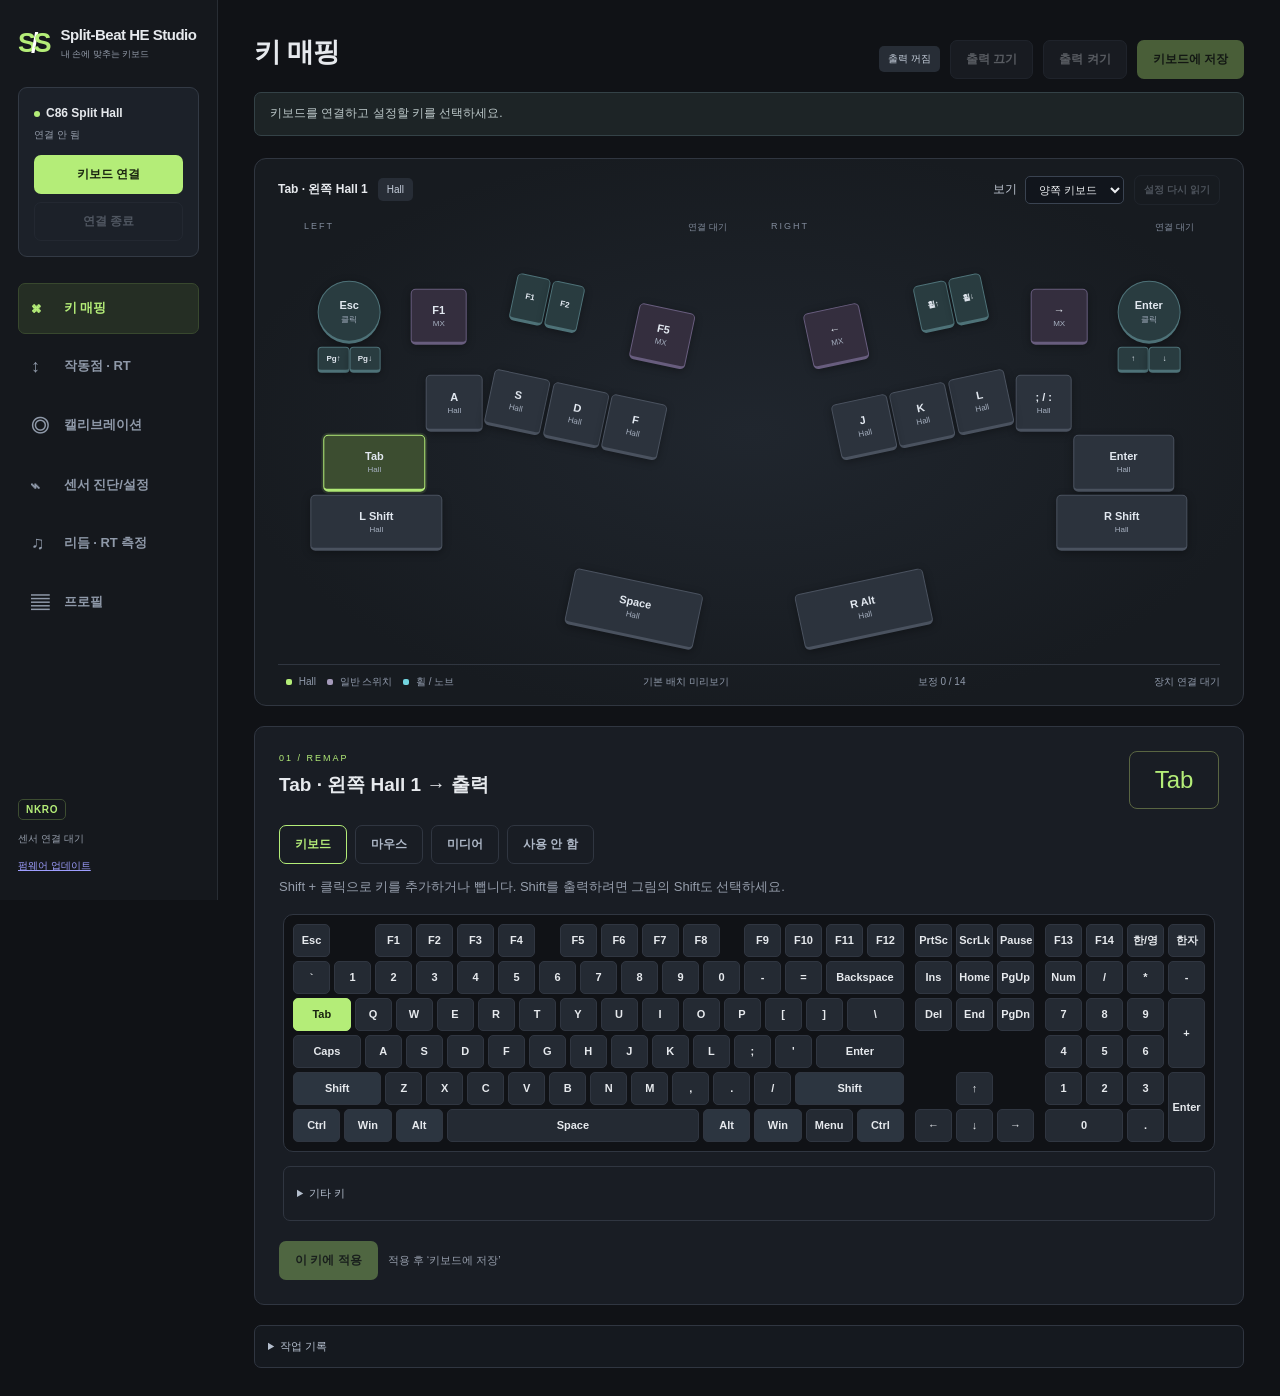
==== web/index.html @ eb944a3b "Show raw, averaged and decision ADC values on the curve graph The ADC to distance card now polls ADC" ====
<!doctype html>
<html lang="ko">
  <head>
    <meta charset="utf-8" />
    <meta name="viewport" content="width=device-width,initial-scale=1" />
    <meta name="color-scheme" content="dark" />
    <title>Split-Beat HE Studio · 키보드 설정</title>
    <link rel="stylesheet" href="style.css?v=studio-sensor-lab1" />
    <link rel="stylesheet" href="rhythm.css?v=studio-note-speed1" />
    <link rel="stylesheet" href="binding-picker.css?v=studio-chords1" />
    <link rel="stylesheet" href="rt-setting-help.css?v=studio-rthelp1" />
  </head>
  <body>
    <aside class="sidebar">
      <div class="brand">
        <span class="brand-icon">S<span>/</span>S</span>
        <div>Split-Beat HE Studio<small>내 손에 맞추는 키보드</small></div>
      </div>
      <div class="device-card">
        <span class="device-dot"></span
        ><strong id="deviceName">C86 Split Hall</strong
        ><small id="mode">연결 안 됨</small
        ><button id="connect">키보드 연결</button
        ><button id="disconnect" class="ghost" disabled>연결 종료</button>
      </div>
      <nav aria-label="설정 메뉴">
        <button class="nav active" data-tab="mapping" aria-selected="true">
          <span>⌘</span> 키 매핑
        </button>
        <button class="nav" data-tab="performance" aria-selected="false">
          <span>↕</span> 작동점 · RT
        </button>
        <button class="nav" data-tab="calibration" aria-selected="false">
          <span>◎</span> 캘리브레이션
        </button>
        <button class="nav" data-tab="diagnostics" aria-selected="false">
          <span>⌁</span> 센서 진단/설정
        </button>
        <button class="nav" data-tab="rhythm" aria-selected="false">
          <span>♫</span> 리듬 · RT 측정
        </button>
        <button class="nav" data-tab="profiles" aria-selected="false">
          <span>▤</span> 프로필
        </button>
      </nav>
      <div class="sidebar-bottom">
        <strong>NKRO</strong><small id="timing">센서 연결 대기</small>
        <small><a href="update.html">펌웨어 업데이트</a></small>
      </div>
    </aside>
    <main>
      <header>
        <div>
          <h1 id="pageTitle">키 매핑</h1>
        </div>
        <div class="header-actions">
          <span id="outputState" class="pill">출력 꺼짐</span
          ><button id="outputOff" class="secondary" disabled>출력 끄기</button
          ><button id="outputOn" class="secondary" disabled>출력 켜기</button
          ><button id="save" disabled>키보드에 저장</button>
        </div>
      </header>
      <div id="notice" role="status" aria-live="polite">
        키보드를 연결하고 설정할 키를 선택하세요.
      </div>
      <p id="releaseNotice" role="status" hidden>
        <span id="releaseVersion"></span> · <a href="update.html">좌우 버전 확인·업데이트</a>
      </p>
      <section class="keyboard-panel">
        <div class="board-heading">
          <div>
            <strong id="selectionLabel">Tab · 왼쪽 Hall 1</strong
            ><span id="selectionType" class="pill">Hall</span>
          </div>
          <div class="board-options">
            <label class="inline"
              >보기
              <select id="sideView">
                <option value="both">양쪽 키보드</option>
                <option value="left">왼쪽만</option>
                <option value="right">오른쪽만</option>
              </select></label
            ><button id="refresh" class="ghost" disabled>설정 다시 읽기</button>
          </div>
        </div>
        <div id="batchBanner" class="batch-banner" hidden>
          <div>
            <strong id="batchBannerTitle">전체 Hall 보정</strong
            ><span id="batchBannerCount"></span>
          </div>
          <div>
            <button id="batchQuickApply" disabled>감지된 키 적용</button
            ><button id="batchQuickCancel" class="ghost">취소</button>
          </div>
          <progress id="batchBannerProgress" value="0" max="1"></progress>
        </div>
        <div id="performanceSelectionToolbar" class="selection-toolbar" aria-label="Hall 키 선택" hidden>
          <label class="selection-toggle">
            <input id="multiSelectHall" type="checkbox" /> 여러 키 선택
          </label>
          <strong id="performanceSelectionCount" aria-live="polite">1개 선택</strong>
          <div class="selection-actions">
            <button id="selectAllHall" class="ghost" type="button">전체</button>
            <button id="selectLeftHall" class="ghost" type="button">왼쪽</button>
            <button id="selectRightHall" class="ghost" type="button">오른쪽</button>
            <button id="clearHallSelection" class="ghost" type="button">선택 해제</button>
          </div>
          <p id="performanceSelectionHelp" hidden></p>
        </div>
        <div class="halves">
          <div class="half" data-side="left">
            <div class="half-label">
              LEFT <span id="leftFresh">연결 대기</span>
            </div>
            <div id="leftKeys" class="keyboard" aria-label="왼쪽 키보드"></div>
          </div>
          <div class="half" data-side="right">
            <div class="half-label">
              RIGHT <span id="rightFresh">연결 대기</span>
            </div>
            <div
              id="rightKeys"
              class="keyboard"
              aria-label="오른쪽 키보드"
            ></div>
          </div>
        </div>
        <div class="board-footer">
          <span
            ><i class="legend hall"></i> Hall
            <i class="legend digital"></i> 일반 스위치
            <i class="legend encoder"></i> 휠 / 노브</span
          ><span id="mappingSource">기본 배치 미리보기</span
          ><span id="calProgress">보정 0 / 14</span
          ><span id="dirty">장치 연결 대기</span>
        </div>
      </section>
      <section id="mapping" class="workspace">
        <div class="panel-title">
          <div>
            <p class="eyebrow">01 / REMAP</p>
            <h2 id="bindingTitle">선택한 입력의 동작</h2>
          </div>
          <span id="bindingPreview" class="mapping-preview" aria-live="polite">—</span>
        </div>
        <form id="bindingForm">
          <div id="bindingModes" class="binding-modes" role="group" aria-label="출력 종류">
            <button type="button" class="ghost" data-binding-mode="1" aria-pressed="true">키보드</button>
            <button type="button" class="ghost" data-binding-mode="5" aria-pressed="false">마우스</button>
            <button type="button" class="ghost" data-binding-mode="4" aria-pressed="false">미디어</button>
            <button type="button" class="ghost" data-binding-mode="0" aria-pressed="false">사용 안 함</button>
          </div>
          <p id="mappingHelp" class="mapping-help muted">Shift + 클릭으로 조합을 만들 수 있습니다.</p>
          <div id="bindingPicker" aria-label="출력 선택"></div>
          <p id="mappingFeedback" class="warning" role="status" hidden></p>
          <p id="mappingCompatibility" class="warning" hidden></p>
          <div class="form-actions">
            <button id="applyBinding" disabled>이 키에 적용</button
            ><span>적용 후 ‘키보드에 저장’</span>
          </div>
        </form>
      </section>
      <section id="performance" class="workspace" hidden>
        <div class="panel-title">
          <div>
            <p class="eyebrow">02 / ACTUATION</p>
            <h2>작동점 · RT · 데드존</h2>
          </div>
          <span class="pill">Hall 키 전용</span>
        </div>
        <div class="hall-only">
          <div class="travel-setup">
            <label
              >스위치 총 이동거리<select id="travelPreset">
                <option value="">직접 입력</option>
                <option value="3.3">3.30 mm</option>
                <option value="3.4">3.40 mm</option>
                <option value="3.5">3.50 mm</option>
                <option value="3.8">3.80 mm</option>
                <option value="4">4.00 mm</option>
              </select></label
            ><label
              >전체 스트로크 (mm)<input
                id="totalTravel"
                type="number"
                min="0.1"
                max="10"
                step="0.01"
                value="4.00" /></label
            ><button id="applyTravel" class="secondary">
              이동거리 적용</button
            ><button id="applyTravelAll" class="secondary">
              전체 키에 사용
            </button>
          </div>
          <div class="travel-setup curve-setup">
            <label>거리 보정 곡선<select id="curveId" form="keyForm">
              <option value="" hidden>혼합</option>
              <option value="0">선형</option>
              <option value="1">Owlab Ti HE · 근사</option>
              <option value="2">커스텀 (센서 진단/설정에서 그림)</option>
            </select></label>
            <button id="owlabPreset" class="secondary" type="button">Owlab Ti HE · 3.4 mm</button>
            <details class="curve-help"><summary>다른 축에 사용</summary>
              <p>같은 곡선을 총 이동거리에 비례해 환산합니다. 공개 OW Ti 표를 바탕으로 한 근사이며, 축·자석·기판에 따른 실제 거리 차이는 남을 수 있습니다. 키별 ADC 보정 끝점은 유지합니다.</p>
            </details>
          </div>
          <p id="curveCompatibility" class="warning" hidden></p>
          <div class="performance-grid">
            <div class="travel-visual">
              <div class="travel-track">
                <div id="deadzoneBand"></div>
                <div id="bottomDeadzoneBand"></div>
                <div id="travelFill"></div>
                <div id="actuationLine"><span>작동점</span></div>
              </div>
              <strong id="liveTravel">— mm</strong
              ><small id="liveRaw">ADC —</small
              ><small>실시간 인식 이동량</small>
            </div>
            <form id="keyForm">
              <div class="checks">
                <label><input id="enabled" type="checkbox" /> 키 활성화</label
                ><label><input id="rt" type="checkbox" /> 래피드 트리거</label>
                <label><input id="retrigger" type="checkbox" /> 미해제 재입력 허용</label>
              </div>
              <p id="retriggerCompatibility" class="muted" hidden></p>
              <div class="fields">
                <label class="actuation-field"
                  >작동 지점
                  <div class="range-pair">
                    <input
                      id="actuationRange"
                      type="range"
                      min="0.001"
                      max="4"
                      step="0.001"
                      value="0.8"
                    /><input
                      id="actuation"
                      type="number"
                      min="0.001"
                      max="4"
                      step="0.001"
                      value="0.8"
                      required
                    /><b>mm</b>
                  </div></label
                >
                <label
                  >눌림 RT
                  <div class="range-pair">
                    <input
                      id="rtPressRange"
                      type="range"
                      min="0.001"
                      max="4"
                      step="0.001"
                      value="0.2"
                    /><input
                      id="rtPress"
                      type="number"
                      min="0.001"
                      max="4"
                      step="0.001"
                      value="0.2"
                      required
                    /><b>mm</b>
                  </div></label
                >
                <label
                  >복귀 RT
                  <div class="range-pair">
                    <input
                      id="rtReleaseRange"
                      type="range"
                      min="0.001"
                      max="4"
                      step="0.001"
                      value="0.2"
                    /><input
                      id="rtRelease"
                      type="number"
                      min="0.001"
                      max="4"
                      step="0.001"
                      value="0.2"
                      required
                    /><b>mm</b>
                  </div></label
                >
                <label
                  >상단 데드존
                  <div class="range-pair">
                    <input
                      id="topDeadzoneRange"
                      type="range"
                      min="0"
                      max="4"
                      step="0.001"
                      value="0.08"
                    /><input
                      id="topDeadzone"
                      type="number"
                      min="0"
                      max="4"
                      step="0.001"
                      value="0.08"
                      required
                    /><b>mm</b>
                  </div></label
                >
                <label
                  >하단 데드존
                  <div class="range-pair">
                    <input
                      id="bottomDeadzoneRange"
                      type="range"
                      min="0"
                      max="4"
                      step="0.001"
                      value="0"
                    /><input
                      id="bottomDeadzone"
                      type="number"
                      min="0"
                      max="4"
                      step="0.001"
                      value="0"
                      required
                    /><b>mm</b>
                  </div></label
                >
              </div>
              <p id="bottomDeadzoneCompatibility" class="muted" hidden></p>
              <details class="inline-help">
                <summary>설정 도움말</summary>
                <dl class="setting-help">
                  <dt>작동 지점</dt><dd>처음 입력이 시작되는 깊이입니다.</dd>
                  <dt>눌림 / 복귀 RT</dt><dd>다시 누를 때 재입력하고, 놓을 때 해제하는 이동량입니다.</dd>
                  <dt>상단 데드존</dt><dd>이 구간의 인식 이동량은 0 mm입니다. 중간 구간의 이동량은 그대로 유지합니다.</dd>
                  <dt>하단 데드존</dt><dd>이 구간의 인식 이동량은 총 스트로크입니다. RT를 켜면 눌림도 유지합니다. 0 mm로 설정하면 사용하지 않습니다.</dd>
                  <dt>총 이동거리</dt><dd>키캡 높이가 아닌 스위치의 전체 스트로크입니다. 브라우저와 내보낸 프로필에 보관합니다.</dd>
                </dl>
                <p>mm 값은 키별 보정 끝점·선택한 거리 곡선·총 이동거리를 사용한 추정값입니다. Owlab Ti HE 곡선은 공개 표를 환산한 근사이며, 0.001 mm 입력 간격이 실제 측정 정확도를 뜻하지는 않습니다. 센서 판정은 ADC 1단계(보통 수천분의 몇 mm) 단위로 움직이므로, 그보다 작은 차이는 같은 동작이 될 수 있습니다. 0.001 mm 단위 저장은 펌웨어 v0.3.43부터이며, 이전 펌웨어는 총 이동거리의 1/1000 단위로 반올림합니다.</p>
                <p id="quantization" class="muted"></p>
              </details>
              <div class="form-actions">
                <button id="applyKey" disabled>선택한 키에 적용</button
                ><span id="performanceGate"
                  >먼저 캘리브레이션을 완료하세요.</span
                >
              </div>
            </form>
          </div>
        </div>
        <div class="non-hall-message" hidden>
          작동점과 RT를 설정할 Hall 키를 선택하세요.
        </div>
      </section>
      <section id="calibration" class="workspace" hidden>
        <div class="panel-title">
          <div>
            <p class="eyebrow">03 / CALIBRATE</p>
            <h2>전체 Hall 키를 한 번에 보정</h2>
          </div>
          <span class="pill">일반 키 · 휠 제외</span>
        </div>
        <p>
          손을 떼고 시작한 뒤, 각 키를 끝까지 눌러 주세요. 누른 키부터 적용할 수 있습니다.
        </p>
        <div class="cal-steps batch-steps">
          <div id="batchRestStep">
            <b>1</b>
            <h3>손을 떼고 3초 수집</h3>
            <button id="batchStart" disabled>전체 보정 시작 · 3초</button>
          </div>
          <div id="batchPressStep">
            <b>2</b>
            <h3>각 키를 끝까지 누르세요</h3>
            <p>
              순서와 관계없이 누르면 색이 바뀝니다.
            </p>
            <strong id="batchCounts">감지 0 / 14 · 적용 가능 0</strong>
          </div>
          <div id="batchApplyStep">
            <b>3</b>
            <h3>누른 키부터 적용</h3>
            <button id="batchApply" disabled>감지된 키 적용</button>
          </div>
        </div>
        <progress id="batchProgress" value="0" max="1"></progress>
        <p id="batchState" role="status">
          보정 대기
        </p>
        <div class="batch-legend">
          <span><i class="legend batch-wait"></i> 아직 안 누름</span
          ><span><i class="legend batch-detected"></i> 움직임 감지</span
          ><span><i class="legend batch-ready"></i> 적용 가능</span
          ><span><i class="legend batch-applied"></i> RAM 적용 확인</span>
        </div>
        <div
          id="batchKeyStates"
          class="batch-key-states"
          aria-label="Hall 키별 수집 상태"
        ></div>
        <details class="inline-help">
          <summary>보정 도움말</summary>
          <p id="batchHint">
            노란색은 움직임 감지, 초록색은 적용 가능한 보정 범위입니다.
            초록색이어도 실제 바닥까지 눌러 주세요.
          </p>
        </details>
        <div class="form-actions">
          <button id="batchCancel" class="ghost" disabled>
            수집 취소 / 표시 지우기</button
          ><span
            >보정 완료 후 ‘키보드에 저장’</span
          >
        </div>
        <details id="individualCalibration">
          <summary>고급 · 기존 방식으로 한 키씩 보정</summary>
          <div class="panel-title">
            <h3 id="keyTitle">선택 키 캘리브레이션</h3>
            <button id="nextKey" class="secondary">
              다음 미보정 Hall 키 →
            </button>
          </div>
          <div class="hall-only">
            <p id="endpoints">먼저 연결해 주세요.</p>
            <div class="cal-steps">
              <div id="stepRest">
                <b>1</b>
                <h3>손을 떼세요</h3>
                <p>키를 완전히 놓고 시작합니다.</p>
                <button id="rest" disabled>놓은 위치 수집</button>
              </div>
              <div id="stepPressed">
                <b>2</b>
                <h3>끝까지 누르세요</h3>
                <p>키를 누른 채 버튼을 클릭하세요.</p>
                <button id="pressed" disabled>누른 위치 수집</button>
              </div>
              <div id="stepCommit">
                <b>3</b>
                <h3>보정을 적용하세요</h3>
                <p>적용 후 다음 키로 넘어갈 수 있습니다.</p>
                <button id="commit" disabled>보정 적용</button>
              </div>
            </div>
            <div class="form-actions">
              <button id="cancelCal" class="ghost" disabled>보정 취소</button
              ><span id="calState" role="status">보정 대기</span>
            </div>
            <p>
              각 위치에서 안정된 새 센서 샘플 256개를 모읍니다. 보정은 RAM에
              적용됩니다.
            </p>
          </div>
          <div class="non-hall-message" hidden>
            개별 보정은 위 그림에서 Hall 키를 선택하세요. 전체 보정은 선택한
            입력과 관계없이 14개 Hall 키를 수집합니다.
          </div>
        </details>
      </section>
      <section id="diagnostics" class="workspace" hidden>
        <div class="panel-title">
          <div>
            <p class="eyebrow">04 / SENSOR LAB</p>
            <h2>센서 진단/설정</h2>
          </div>
          <button id="clearStats" class="secondary">통계 초기화</button>
        </div>
        <div class="sensor-settings-grid">
        <fieldset id="noiseSettings" class="sensor-settings-card hall-only">
          <legend>센서 노이즈</legend>
          <label>적용 범위<select id="noiseScope"><option value="selected">선택한 키</option><option value="left">왼쪽 Hall 전체</option><option value="right">오른쪽 Hall 전체</option><option value="all">모든 Hall 키</option></select></label>
          <label>노이즈 데드밴드 <span class="sensor-help" tabindex="0" role="img" aria-label="센서 데드밴드 도움말" title="입력 판정에 반영할 작은 ADC 변화의 기준입니다. 큰 값은 작은 움직임도 무시할 수 있으며, ADC 그래프의 흔들림 자체가 줄어드는 필터는 아닙니다. 작동점·RT·상하단 데드존과 별개입니다.">ⓘ</span><span class="sensor-number"><input id="noise" type="number" min="0" max="100" step="1" value="5" required /> ADC</span></label>
          <p id="noiseApplied" class="muted">키보드를 연결하세요.</p>
          <button id="applyNoise" type="button" class="secondary" disabled>노이즈 설정 적용</button>
          <small>적용은 RAM에 반영됩니다. 유지하려면 ‘키보드에 저장’을 누르세요.</small>
        </fieldset>
        <fieldset id="adcTuning" class="sensor-settings-card" hidden>
          <legend>ADC 설정</legend>
          <label>스캔레이트
            <select id="adcScanRate"><option value="8000">8 kHz</option><option value="16000">16 kHz</option><option value="32000">32 kHz</option><option value="64000">64 kHz</option><option value="96000">96 kHz</option></select>
          </label>
          <label>공통 이동평균
            <select id="adcWindow"><option value="1">Raw</option><option value="2">2</option><option value="4">4</option><option value="6">6</option><option value="8">8</option></select>
          </label>
          <button id="applyAdcTuning" type="button" class="secondary">좌우에 적용</button>
          <p class="muted">적용 시 키 출력을 끕니다. Raw는 스캔 간 이동평균을 끄며, ADC 2회 평균은 유지됩니다.</p>
          <small>ADC 설정은 현재 전원에서만 유지됩니다. 전원을 다시 켜면 펌웨어 기본값(0.3.46부터 이동평균 8)으로 돌아갑니다.</small>
          <p id="adcTuningResult" role="status"></p>
          <button id="readRightAdc" type="button" class="secondary" hidden>오른쪽 적용값 확인</button>
          <details><summary>키별 적용값 확인</summary><div class="table-scroll">
            <table aria-label="Hall 키별 적용된 이동평균">
              <thead><tr><th scope="col">Hall 키 위치</th><th scope="col">왼쪽</th><th scope="col">오른쪽</th></tr></thead>
              <tbody id="adcWindowsByKey"></tbody>
            </table>
          </div></details>
        </fieldset>
        <fieldset id="curveEditor" class="sensor-settings-card curve-editor-card hall-only" hidden>
          <legend>ADC → 거리 곡선</legend>
          <p class="muted">가로축은 선택한 키의 보정 범위(쉼 → 바닥) 안에서 ADC 신호 위치, 세로축은 판정에 쓰는 거리입니다. 그래프 위를 마우스로 끌면 커스텀 곡선을 그리고 ‘커스텀’이 선택됩니다. 깊어질수록 거리가 줄어들지 않도록 자동으로 맞춥니다.</p>
          <div class="curve-legend" aria-hidden="true">
            <span><i class="swatch linear"></i>직선</span><span><i class="swatch owlab"></i>Owlab Ti 근사</span><span><i class="swatch draft"></i>커스텀 (편집 중)</span><span><i class="swatch device"></i>키보드의 커스텀</span><span><i class="swatch live"></i>raw ADC</span><span><i class="swatch average"></i>이동평균</span><span><i class="dot decision"></i>판정값(평균·노이즈 제거)</span><span><i class="swatch actuation"></i>작동점</span>
          </div>
          <div class="curve-canvas-wrap"><canvas id="curveCanvas" role="img" aria-label="ADC 신호 대비 판정 거리: 직선, Owlab Ti 근사, 커스텀 곡선"></canvas></div>
          <p id="curveLive" class="curve-live" aria-live="polite"></p>
          <p id="curveReadout" class="muted" role="status"></p>
          <div class="curve-controls">
            <label>곡선<select id="curveKind"><option value="0">직선</option><option value="1">Owlab Ti 근사</option><option value="2">커스텀</option></select></label>
            <label>적용 범위<select id="curveScope"><option value="selected">선택한 키</option><option value="left">왼쪽 Hall 전체</option><option value="right">오른쪽 Hall 전체</option><option value="all">모든 Hall 키</option></select></label>
          </div>
          <div class="curve-presets">
            <span class="muted">커스텀 시작점</span>
            <button id="curvePresetDevice" type="button" class="secondary">키보드 값</button>
            <button id="curvePresetLinear" type="button" class="secondary">직선</button>
            <button id="curvePresetOwlab" type="button" class="secondary">Owlab Ti 근사</button>
          </div>
          <button id="applyCurve" type="button" class="secondary" disabled>곡선 적용</button>
          <small>커스텀 곡선은 키보드 전체가 함께 쓰는 하나의 표입니다. 적용하면 표를 바꾸고 범위의 키 곡선을 바꾸며, 키 출력은 설정 쓰기 동안 꺼졌다가 Studio가 다시 켭니다. RAM에 반영되므로 유지하려면 ‘키보드에 저장’을 누르세요.</small>
        </fieldset>
        </div>
        <div class="hall-only">
          <div class="sensor-view-toolbar"><h3>실시간 센서값</h3><label>관찰 구간<select id="diagnosticWindow"><option value="10000">최근 10초</option><option value="30000">최근 30초</option><option value="60000">최근 60초</option></select></label></div>
          <label><input id="diagnosticAdc" type="checkbox" /> ADC 보고값 보기</label>
          <label id="adcCompareOption" hidden><input id="diagnosticAdcCompare" type="checkbox" /> 이동평균 전·후 겹쳐 보기</label>
          <small id="adcCompareLegend" hidden>주황 · 평균 전　하늘색 · 평균 후</small>
          <div class="metrics">
            <div><small data-diagnostic-stat="평균">평균 (mm)</small><strong id="mean">—</strong></div>
            <div>
              <small data-diagnostic-stat="분산">분산 (mm²)</small><strong id="variance">—</strong>
            </div>
            <div>
              <small data-diagnostic-stat="표준편차">표준편차 (mm)</small><strong id="stddev">—</strong>
            </div>
            <div>
              <small data-diagnostic-stat="최대–최소">최대–최소 (mm)</small><strong id="peakToPeak">—</strong>
            </div>
          </div>
          <div class="charts">
            <div>
              <h3>시간별 센서값 <span id="diagnosticSignalLabel">인식 이동량 (데드존 적용) · 평균 · ±1σ</span></h3>
              <canvas
                id="signalChart"
                role="img"
                aria-label="최근 10초 이동량과 평균 및 표준편차"
              ></canvas>
            </div>
            <div>
              <h3>값의 분포 <span>표본 히스토그램</span></h3>
              <canvas
                id="histogram"
                role="img"
                aria-label="이동량 표본 분포"
              ></canvas>
            </div>
          </div>
          <p id="sampleInfo" class="muted">샘플 대기</p>
          <div class="sensor-impact-live">
            <div class="sensor-view-toolbar"><h3>다른 키의 동시 변화</h3><label>비교 범위<select id="impactScope"><option value="same">같은 쪽</option><option value="other">반대쪽</option><option value="all">양쪽 전체</option></select></label></div>
            <p class="muted">각 키의 관찰 구간 첫 값을 0으로 맞춘 ADC 변화입니다. 아래 이름을 눌러 그래프를 켜고 끌 수 있습니다.</p>
            <canvas id="impactChart" role="img" aria-label="다른 Hall 키의 시간별 ADC 변화"></canvas>
            <div id="impactLegend" class="sensor-impact-legend"></div>
            <p id="impactLiveSummary" class="muted">샘플 대기</p>
          </div>
          <div class="interference">
            <h3>키 간 영향 비교 측정</h3>
            <p>
              기준 수집 후 선택한 키만 끝까지 누르고 측정하세요.
            </p>
            <div class="form-actions">
              <button id="baseline" disabled>① 손을 떼고 기준 수집 (2초)</button
              ><button id="measurePress" disabled>
                ② 선택 키를 누르고 측정 (2초)</button
              ><button id="cancelMeasure" class="ghost" disabled>
                측정 지우기
              </button>
            </div>
            <p id="measureState" role="status">
              측정 전 · 키 출력은 측정 시작 시 꺼집니다.
            </p>
            <progress id="measureProgress" value="0" max="1"></progress>
            <p id="interferenceSummary"></p>
            <div class="table-scroll">
              <table>
                <thead>
                  <tr>
                    <th>다른 Hall 키</th>
                    <th>평균 변화 ADC</th>
                    <th>최대 변화 ADC</th>
                    <th>전체 이동 대비</th>
                    <th>추정 변화 mm</th>
                  </tr>
                </thead>
                <tbody id="interferenceRows"></tbody>
              </table>
            </div>
          </div>
        </div>
        <div class="non-hall-message" hidden>
          센서 진단과 노이즈 설정을 보려면 위 그림에서 Hall 키를 선택하세요.
        </div>
        <details>
          <summary>측정 안내 · 통신 상태</summary>
          <p>브라우저가 받은 샘플을 집계합니다. 전체 ADC 샘플이나 전 대역 전기 노이즈 측정은 아닙니다. 키 간 동시 변화는 원인이나 인과관계를 확정하지 않습니다. 인식 이동량은 상단 데드존에서 0 mm, 하단 데드존에서 총 스트로크로 표시합니다.</p>
          <p id="linkStatus">연결 대기</p>
        </details>
      </section>
      <section id="rhythm" class="workspace" hidden>
        <section class="auto-fit-panel" aria-labelledby="autoFitTitle">
          <div class="panel-title"><div><h2 id="autoFitTitle">자동 맞춤</h2><p>선택한 키를 평소처럼 움직이면 작동점과 RT를 추천합니다.</p></div><span id="autoFitKey" class="pill">Hall 키 선택</span></div>
          <label>우선할 동작<select id="autoFitPreference"><option value="balanced">균형</option><option value="repeat">연타</option><option value="hold">롱노트 유지</option></select></label>
          <div id="autoFitSteps" class="auto-fit-steps" aria-label="자동 맞춤 측정 단계"></div>
          <p id="autoFitInstruction"></p>
          <progress id="autoFitProgress" value="0" max="1" aria-label="현재 단계 진행률"></progress>
          <div class="auto-fit-actions"><button id="autoFitStart" type="button" disabled>손 떼기 · 3초 측정</button><button id="autoFitStop" type="button" class="secondary" disabled>중단</button><button id="autoFitReset" type="button" class="ghost">처음부터</button></div>
          <p id="autoFitState" role="status" aria-live="polite"></p>
          <div id="autoFitResults" hidden><p id="autoFitReasons"></p><div id="autoFitValues" class="auto-fit-values"></div><p id="autoFitMetrics"></p><p id="autoFitRetestSummary"></p></div>
          <div class="auto-fit-actions"><button id="autoFitApply" type="button" disabled>이 키에 추천값 적용</button><button id="autoFitRetest" type="button" class="secondary" disabled>추천값 재시험</button><button id="autoFitExport" type="button" class="ghost" disabled>측정 JSON 내보내기</button></div>
          <small>측정 중 키 출력은 꺼집니다. 아래 리듬 측정에서 소리와 입력 시점도 비교할 수 있습니다.</small>
        </section>
        <div class="panel-title">
          <div><p class="eyebrow">05 / RHYTHM LAB</p><h2>소리와 손끝의 타이밍</h2></div>
          <span id="rhythmKey" class="pill">Hall 키 선택</span>
        </div>
        <div class="rhythm-settings">
          <label>연습<select id="rhythmMode"><option value="tap">메트로놈 · 반복 입력</option><option value="hold">피아노 · 유지와 해제</option></select></label>
          <label>BPM<input id="rhythmBpm" type="number" min="20" max="300" step="1" value="120" /></label>
          <label>한 마디 분할<select id="rhythmDivision"><option value="4">4비트</option><option value="8" selected>8비트</option><option value="12">12비트</option><option value="16">16비트</option><option value="24">24비트</option><option value="32">32비트</option></select></label>
          <label>길이<select id="rhythmBars"><option value="2">2마디</option><option value="4" selected>4마디</option><option value="8">8마디</option><option value="16">16마디</option></select></label>
          <label>타이밍 보정 (ms)<input id="rhythmOffset" type="number" min="-300" max="300" step="1" value="0" /></label>
          <label>소리 크기<input id="rhythmVolume" type="range" min="0" max="0.5" step="0.01" value="0.12" /></label>
        </div>
        <div id="rhythmHoldSettings" class="rhythm-hold-settings" hidden>
          <label>유지할 칸<input id="rhythmHoldSteps" type="number" min="1" max="32" value="3" step="1" /></label>
          <label>쉴 칸<input id="rhythmGapSteps" type="number" min="1" max="32" value="1" step="1" /></label>
          <span>음이 이어지는 동안 유지하고, 끝나면 놓으세요.</span>
        </div>
        <div class="rhythm-toolbar">
          <span id="rhythmGridInfo" class="muted"></span>
          <div><button id="rhythmStart" disabled>측정 시작 · 키 출력 끄기</button> <button id="rhythmStop" class="secondary" disabled>정지</button></div>
        </div>
        <p id="rhythmState" role="status" aria-live="polite">보정된 Hall 키를 선택하세요. 선택한 분할 박자의 메트로놈으로 한 마디 준비 후 시작합니다.</p>
        <section id="rhythmPractice" class="rhythm-practice" aria-label="단일 키 리듬 연습" data-phase="idle">
          <div class="rhythm-practice-heading"><strong>단일 키 노트 연습</strong><span id="rhythmPracticePhase" class="pill">미리 보기</span></div>
          <div class="rhythm-speed-controls">
            <label for="rhythmNoteSpeed">노트 속도</label>
            <input id="rhythmNoteSpeed" type="range" min="0.5" max="4" step="0.1" value="1" aria-describedby="rhythmNoteSpeedDuration rhythmNoteSpeedHelp" />
            <output id="rhythmNoteSpeedValue" for="rhythmNoteSpeed">1.0×</output>
            <span id="rhythmNoteSpeedDuration">등장 → 기준선 1.800초</span>
            <small id="rhythmNoteSpeedHelp">노트 이동만 조절 · BPM과 판정 시간은 그대로 · 이 브라우저에 저장</small>
          </div>
          <div class="rhythm-practice-grid">
            <div class="rhythm-note-panel">
              <div class="rhythm-lane-heading"><span>선택한 키</span><strong id="rhythmLaneKey">Hall 키 선택</strong></div>
              <canvas id="rhythmLane" role="img" aria-label="선택한 Hall 키의 단일 노트 레인"></canvas>
              <p id="rhythmLaneState">노트가 기준선에 닿을 때 누르세요</p>
              <div class="rhythm-note-legend"><span>━ 눌림</span><span>▱ 해제</span><span>꼬리 구간 유지</span></div>
            </div>
            <div id="rhythmTimingCard" class="rhythm-timing-card" data-timing="waiting">
              <div class="rhythm-timing-heading"><strong>EARLY / LATE</strong><span>보정 목표 기준</span></div>
              <div class="rhythm-timing-result"><span id="rhythmTimingVerdict" role="status" aria-live="polite">입력 대기</span><strong id="rhythmTimingValue">—</strong></div>
              <div id="rhythmTimingMeter" class="rhythm-timing-meter" role="img" aria-label="기준 0 ms를 중심으로 빠르거나 늦은 입력 표시">
                <div class="rhythm-meter-labels"><span>EARLY <small>빠름</small></span><span>LATE <small>늦음</small></span></div>
                <div class="rhythm-meter-track"><i class="rhythm-meter-zero" aria-hidden="true"></i><i id="rhythmTimingRange" class="rhythm-meter-range" hidden aria-hidden="true"></i><i id="rhythmTimingMarker" class="rhythm-meter-marker" hidden aria-hidden="true"></i></div>
                <div class="rhythm-meter-ticks"><span>−150 ms</span><span>0</span><span>+150 ms</span></div>
              </div>
              <p id="rhythmTimingDetail" class="rhythm-timing-detail">관측한 눌림과 해제의 타이밍이 여기에 표시됩니다.</p>
              <div class="rhythm-history-heading"><span>최근 타이밍</span><span class="rhythm-history-legend"><b>▼ 눌림</b><b>○ 해제</b><span>선: 관측 구간</span></span></div>
              <canvas id="rhythmTimingHistory" role="img" aria-label="최근 눌림과 해제 타이밍 기록"></canvas>
              <p id="rhythmTimingCounts" class="rhythm-timing-counts">대응 0 · 미관측 0 · 목표 밖 0</p>
            </div>
          </div>
          <p class="rhythm-practice-caption">브라우저가 관측한 센서 전환과 소리 목표의 차이입니다. 게임 판정이나 USB 입력 지연을 측정한 값은 아닙니다.</p>
        </section>
        <div class="rhythm-chart-frame">
          <div class="rhythm-chart-heading"><strong>인식 이동량과 판정</strong><span id="rhythmLive">—</span></div>
          <canvas id="rhythmChart" role="img" aria-label="시간에 따른 데드존 적용 인식 이동량, 소리 목표와 실제 눌림 해제 판정"></canvas>
          <div class="rhythm-legend"><span class="depth">누름 깊이</span><span class="pressed">실제 눌림</span><span class="sound">소리 기준</span><span class="target">보정 목표</span></div>
          <label id="rhythmScrubLabel" class="rhythm-scrub" hidden>기록 살펴보기<input id="rhythmScrub" type="range" min="0" max="1" step="10" value="0" /></label>
        </div>
        <p id="rhythmSampleInfo" class="muted">측정 대기</p>
        <div id="rhythmSummary" class="metrics rhythm-metrics">
          <div><small>눌림 오차 · 중앙값</small><strong id="rhythmPressError">—</strong></div>
          <div><small>해제 오차 · 중앙값</small><strong id="rhythmReleaseError">—</strong></div>
          <div><small>관측한 눌림 / 해제</small><strong id="rhythmEdges">—</strong></div>
          <div><small>목표 깊이 · 참고값</small><strong id="rhythmTargetDepth">—</strong></div>
        </div>
        <p id="rhythmHoldSummary"></p>
        <div class="rhythm-result-actions">
          <p id="rhythmOffsetSuggestion">처음에는 0ms로 시작하세요. 반복 입력 후 개인 보정값을 제안합니다.</p>
          <button id="rhythmApplyOffset" class="secondary" disabled>제안값으로 다음 측정</button>
          <button id="rhythmReanalyze" class="secondary" disabled>보정값으로 기록 재분석</button>
          <button id="rhythmExport" class="ghost" disabled>측정 JSON 내보내기</button>
        </div>
        <details id="rhythmDetails"><summary>박자별 결과</summary>
          <div class="table-scroll"><table><thead><tr><th>목표</th><th>판정</th><th>소리 대비</th><th>보정 후</th><th>목표 깊이</th><th>관측 구간</th></tr></thead><tbody id="rhythmRows"></tbody></table></div>
        </details>
        <details class="inline-help"><summary>보정값과 측정 해상도</summary>
          <p>+ 보정은 소리보다 늦게, − 보정은 소리보다 먼저 판정되는 것을 목표로 합니다. 개인 제안값에는 오디오 경로·입력 관측·타이밍 습관이 함께 포함됩니다. 리듬게임의 보정값 부호와 크기는 게임마다 다를 수 있습니다.</p>
          <p>깊이 그래프는 선택한 거리 곡선과 총 스트로크에 따른 mm 추정입니다. 상단 데드존 안은 0 mm, 하단 데드존 안은 총 스트로크로 표시하며 중간 값은 그대로입니다. 눌림·해제는 펌웨어의 실제 RT 상태를 관측합니다. 짧은 변화가 샘플 사이에 발생하면 놓칠 수 있으며, 표시된 관측 구간보다 작은 시간차를 확정할 수 없습니다. 소리 시점은 Web Audio 출력 추정값이며 스피커·헤드폰의 실측 시각은 아닙니다.</p>
          <p>반복 입력은 각 소리에 누르고 다음 소리까지 간격의 절반 지점에서 놓는 목표를 표시합니다. 유지 테스트는 소리가 이어지는 동안 입력이 유지되는지, 끊기는 시점에 해제되는지 비교합니다. 추천값은 자동으로 키보드에 적용하거나 저장하지 않습니다.</p>
        </details>
      </section>
      <section id="profiles" class="workspace" hidden>
        <div class="panel-title">
          <div>
            <p class="eyebrow">05 / PROFILES</p>
            <h2>설정을 보관하고 불러오기</h2>
          </div>
        </div>
        <p>
          보정·매핑·RT·이동거리를 함께 보관합니다.
        </p>
        <div class="form-actions">
          <button id="export" disabled>프로필 내보내기</button
          ><button id="import" class="secondary" disabled>
            프로필 가져오기</button
          ><input
            id="profileFile"
            type="file"
            accept="application/json,.json"
            hidden
          />
        </div>
        <details class="inline-help">
          <summary>프로필 도움말</summary>
          <p>가져오기는 RAM에 적용하며 키 출력을 끕니다. 적용 후 ‘키보드에 저장’을 눌러 주세요. 다른 브라우저에서도 같은 mm 표기를 쓰려면 프로필을 가져오세요.</p>
        </details>
        <p>키보드 저장 세대 <strong id="generation">—</strong></p>
      </section>
      <details class="worklog">
        <summary>작업 기록</summary>
        <pre id="log"></pre>
      </details>
    </main>
    <script type="module" src="app.mjs?v=studio-fine-travel1"></script>
  </body>
</html>
---- web/style.css ----
:root {
  font-family: Inter, "Segoe UI", "Malgun Gothic", sans-serif;
  color: #e6e9ed;
  background: #101216;
  --bg: #101216;
  --panel: #191d24;
  --line: #303641;
  --muted: #969eac;
  --accent: #b4ed78;
  --cyan: #72d4df;
  --red: #ff9e9c;
}
* {
  box-sizing: border-box;
}
body {
  margin: 0;
}
button,
input,
select {
  font: inherit;
}
button {
  cursor: pointer;
  border: 1px solid transparent;
  border-radius: 7px;
  background: var(--accent);
  color: #192310;
  padding: 10px 15px;
  font-size: 12px;
  font-weight: 650;
}
button:disabled {
  opacity: 0.35;
  cursor: not-allowed;
}
button.secondary {
  background: #282e38;
  color: #dde3ec;
  border-color: #3c4452;
}
button.ghost {
  background: transparent;
  color: #aeb8c7;
  border-color: var(--line);
}
button:hover:not(:disabled) {
  filter: brightness(1.12);
}
button:focus-visible,
input:focus-visible,
select:focus-visible,
summary:focus-visible {
  outline: 2px solid var(--accent);
  outline-offset: 3px;
}
[hidden] {
  display: none !important;
}
.sidebar {
  position: fixed;
  left: 0;
  top: 0;
  bottom: 0;
  width: 218px;
  background: #15181d;
  border-right: 1px solid #282d34;
  padding: 26px 18px;
  overflow-y: auto;
  display: flex;
  flex-direction: column;
  gap: 26px;
}
.brand {
  display: flex;
  align-items: center;
  gap: 10px;
  font-weight: 700;
  font-size: 15px;
  letter-spacing: -0.5px;
}
.brand small {
  display: block;
  font-size: 9px;
  font-weight: 400;
  letter-spacing: 0;
  color: var(--muted);
  margin-top: 5px;
}
.brand-icon {
  font-size: 27px;
  color: var(--accent);
  letter-spacing: -5px;
  margin-right: 4px;
}
.brand-icon span {
  color: white;
}
.device-card {
  padding: 15px;
  background: #1c2129;
  border: 1px solid #333a45;
  border-radius: 9px;
}
.device-card strong {
  font-size: 12px;
}
.device-card small {
  display: block;
  color: var(--muted);
  font-size: 10px;
  margin: 7px 0 13px;
}
.device-card button {
  display: block;
  width: 100%;
  margin-top: 8px;
}
.device-dot {
  display: inline-block;
  width: 6px;
  height: 6px;
  background: var(--accent);
  border-radius: 50%;
  margin-right: 6px;
}
nav {
  display: flex;
  flex-direction: column;
  gap: 7px;
}
.nav {
  background: transparent;
  color: #8f99a9;
  text-align: left;
  padding: 14px 12px;
  font-size: 13px;
}
.nav span {
  display: inline-block;
  font-size: 18px;
  width: 29px;
  vertical-align: middle;
}
.nav.active {
  color: var(--accent);
  background: #252e24;
  border-color: #38482e;
}
.sidebar-bottom {
  margin-top: auto;
  padding-top: 20px;
  font-size: 11px;
}
.sidebar-bottom strong {
  display: inline-block;
  padding: 4px 7px;
  border: 1px solid #3d4d31;
  border-radius: 5px;
  font-size: 10px;
  letter-spacing: 0.7px;
}
.sidebar-bottom strong {
  color: var(--accent);
}
.sidebar-bottom small {
  display: block;
  font-size: 10px;
  line-height: 1.7;
  margin-top: 10px;
  color: var(--muted);
}
main {
  margin-left: 218px;
  max-width: 1580px;
  padding: 28px 36px;
}
header {
  display: flex;
  align-items: center;
  justify-content: space-between;
  gap: 16px;
}
h1 {
  font-size: 27px;
  margin: 6px 0 20px;
  letter-spacing: -1px;
}
h2 {
  font-size: 19px;
  margin: 6px 0 10px;
}
h3 {
  font-size: 13px;
  font-weight: 600;
  margin: 12px 0;
}
p {
  font-size: 12px;
  color: var(--muted);
  line-height: 1.7;
  margin: 9px 0;
}
small {
  color: var(--muted);
}
.eyebrow {
  font-size: 9px;
  letter-spacing: 2px;
  color: var(--accent);
  margin: 0;
}
.header-actions,
.form-actions,
.board-options,
.board-heading,
.panel-title {
  display: flex;
  align-items: center;
  gap: 10px;
  flex-wrap: wrap;
}
.header-actions {
  justify-content: flex-end;
}
.pill {
  font-size: 10px;
  background: #272d36;
  color: #c3ccd9;
  padding: 6px 9px;
  border-radius: 5px;
}
.pill.on {
  color: var(--accent);
  background: #2c3c25;
}
#notice {
  font-size: 12px;
  line-height: 1.65;
  background: #1d2426;
  border: 1px solid #344247;
  color: #bdc9ca;
  padding: 11px 15px;
  border-radius: 7px;
  margin: 2px 0 22px;
}
#notice.error,
.warning {
  color: #ffb4a8;
  background: #3b2527;
  border-color: #744443;
}
.warning {
  padding: 12px;
  border-radius: 6px;
}
.keyboard-panel {
  background: radial-gradient(ellipse at center, #20262e, #171b20 75%);
  border: 1px solid #303640;
  border-radius: 12px;
  padding: 16px 23px;
  margin-bottom: 20px;
}
.board-heading {
  justify-content: space-between;
  font-size: 12px;
}
.board-heading strong {
  margin-right: 10px;
}
.board-options button {
  padding: 7px 9px;
  font-size: 10px;
}
.inline {
  display: flex;
  align-items: center;
  gap: 8px;
  margin: 0;
}
.inline select {
  width: auto;
  margin: 0;
  padding: 6px 9px;
  font-size: 11px;
}
.halves {
  display: grid;
  grid-template-columns: 1fr 1fr;
  gap: 34px;
  margin: 14px auto 0;
  max-width: 900px;
}
.half {
  min-width: 0;
}
.half-label {
  display: flex;
  justify-content: space-between;
  font-size: 9px;
  letter-spacing: 2px;
  color: #818b9b;
  margin: 2px 5px 0;
}
.half-label span {
  letter-spacing: 0;
  font-size: 9px;
}
.keyboard {
  position: relative;
  width: 100%;
  aspect-ratio: 138 / 137.05;
}
.control {
  position: absolute;
  transform: translate(-50%, -50%);
  display: flex;
  gap: 2px;
}
.key {
  border: 1px solid #4a525f;
  border-bottom-width: 3px;
  background: #2c333d;
  color: #e2e8f0;
  box-shadow: 0 2px 8px #0005;
  border-radius: 5px;
  padding: 4px;
  min-width: 0;
  width: 100%;
  height: 100%;
  overflow: hidden;
  position: relative;
  display: flex;
  flex-direction: column;
  align-items: center;
  justify-content: center;
  gap: 3px;
}
.key .name {
  font-size: 11px;
  line-height: 1.1;
}
.key .travel {
  font-size: 8px;
  color: #a5afbf;
  font-weight: 400;
}
.key .raw {
  display: none;
}
.key .bar {
  position: absolute;
  bottom: 0;
  left: 0;
  height: 3px;
  background: var(--accent);
  width: 0;
}
.key.digital {
  background: #342e3e;
  border-color: #685d7e;
}
.key.encoder {
  background: #293c40;
  border-color: #4e7278;
}
.key.selected {
  background: #3c4d30;
  border-color: var(--accent);
  box-shadow: 0 0 0 2px #b4ed7820;
}
.key.multi-selected {
  background: #304b47;
  border-color: var(--cyan);
  box-shadow: 0 0 0 1px #72d4df35;
}
.key.multi-selected::after {
  content: "✓";
  position: absolute;
  top: 2px;
  right: 3px;
  font-size: 9px;
  line-height: 1;
  color: var(--cyan);
}
.key.selection-primary {
  box-shadow: 0 0 0 2px #b4ed7880;
  border-color: var(--accent);
}
.key.pressed {
  background: #5c713e;
  color: white;
}
.control.shape-knob {
  flex-wrap: wrap;
}
.control.shape-knob .key {
  border-radius: 50%;
  width: 100%;
  height: 100%;
  overflow: visible;
}
.control.shape-knob .direction {
  position: absolute;
  width: 50%;
  height: 42%;
  bottom: -47%;
  border-radius: 4px;
  padding: 0;
  overflow: hidden;
}
.control.shape-knob .direction:last-child {
  right: 0;
}
.control.shape-wheel .key {
  width: 50%;
  border-radius: 5px;
}
.control .key.direction .name {
  font-size: 8px;
  white-space: nowrap;
}
.direction .travel {
  display: none;
}
.board-footer {
  display: flex;
  gap: 16px;
  justify-content: space-between;
  flex-wrap: wrap;
  font-size: 10px;
  color: #909aab;
  padding-top: 10px;
  border-top: 1px solid #303640;
}
.legend {
  display: inline-block;
  width: 6px;
  height: 6px;
  border-radius: 2px;
  margin: 0 4px 0 8px;
}
.legend.hall {
  background: var(--accent);
}
.legend.digital {
  background: #a59aba;
}
.legend.encoder {
  background: var(--cyan);
}
.fresh {
  color: var(--accent);
}
.stale {
  color: var(--red);
}
.workspace {
  padding: 24px;
  background: var(--panel);
  border: 1px solid var(--line);
  border-radius: 10px;
  margin-bottom: 20px;
}
.panel-title {
  justify-content: space-between;
  margin-bottom: 16px;
}
.mapping-preview {
  font-size: 24px;
  padding: 14px 22px;
  border: 1px solid #596542;
  border-radius: 8px;
  color: var(--accent);
  min-width: 90px;
  text-align: center;
  max-width: 55%;
  overflow-wrap: anywhere;
}
#mapping, #bindingForm, #bindingPicker {
  min-width: 0;
}
.binding-modes {
  display: flex;
  flex-wrap: wrap;
  gap: 8px;
}
.binding-modes button[aria-pressed="true"] {
  border-color: var(--accent);
  color: var(--accent);
}
.mapping-help {
  margin: 12px 0;
  font-size: 13px;
}
label,
.field-label {
  display: block;
  font-size: 12px;
  color: #c3cad5;
  margin: 0 0 14px;
}
label > span {
  display: block;
  font-size: 10px;
  color: #939dae;
  margin: 5px 0;
}
input[type="number"],
select {
  display: block;
  background: #11151c;
  color: #ebedf0;
  border: 1px solid #3a4351;
  border-radius: 5px;
  padding: 10px;
  width: 100%;
  margin-top: 7px;
  font-size: 13px;
}
input[type="checkbox"] {
  accent-color: var(--accent);
}
.checks {
  display: flex;
  gap: 14px;
  flex-wrap: wrap;
  margin: 10px 0;
}
.checks label {
  display: flex;
  align-items: center;
  gap: 5px;
  margin: 0;
  font-size: 11px;
}
.form-actions {
  margin-top: 20px;
}
.form-actions > span {
  color: var(--muted);
  font-size: 11px;
}
.muted {
  color: var(--muted);
}
.travel-setup {
  display: flex;
  align-items: center;
  gap: 12px;
  flex-wrap: wrap;
  padding: 16px 0;
  border-bottom: 1px solid var(--line);
}
.travel-setup label {
  width: 160px;
  margin-bottom: 0;
}
.travel-setup button {
  margin-top: 8px;
}
.curve-help { flex: 1; min-width: 180px; font-size: 12px; }
.curve-help p { max-width: 600px; line-height: 1.6; }
.performance-grid {
  display: grid;
  grid-template-columns: 145px 1fr;
  gap: 28px;
  margin-top: 20px;
}
.selection-toolbar {
  display: flex;
  align-items: center;
  gap: 12px;
  flex-wrap: wrap;
  padding: 12px 14px;
  border: 1px solid #3d4e49;
  border-radius: 8px;
  background: #202c29;
}
.selection-toggle {
  display: inline-flex;
  align-items: center;
  gap: 7px;
  margin: 0;
  font-weight: 600;
  white-space: nowrap;
}
.selection-toggle input {
  width: 15px;
  height: 15px;
  margin: 0;
}
#performanceSelectionCount {
  color: var(--cyan);
  font-size: 12px;
  white-space: nowrap;
}
.selection-actions {
  display: flex;
  flex-wrap: wrap;
  gap: 6px;
  margin-left: auto;
}
.selection-actions button {
  padding: 6px 10px;
  font-size: 11px;
  border-color: #42554d;
}
#performanceSelectionHelp {
  flex-basis: 100%;
  font-size: 10px;
  margin: 0;
}
.keyboard-panel > .selection-toolbar {
  margin-top: 14px;
}
.travel-visual {
  background: #11161e;
  border-radius: 8px;
  padding: 24px 16px;
  text-align: center;
  display: flex;
  align-items: center;
  flex-direction: column;
  gap: 9px;
}
.travel-track {
  height: 245px;
  width: 60px;
  border: 1px solid #465263;
  background: #293542;
  position: relative;
  border-radius: 6px;
  overflow: visible;
  margin-bottom: 8px;
}
#travelFill {
  position: absolute;
  top: 0;
  left: 0;
  width: 100%;
  height: 0;
  background: #9cd97870;
}
#deadzoneBand,
#bottomDeadzoneBand {
  position: absolute;
  left: 0;
  width: 100%;
  height: 2%;
  background: #eab16b60;
  z-index: 2;
}
#deadzoneBand {
  top: 0;
}
#bottomDeadzoneBand {
  bottom: 0;
  height: 0;
  background: #72d4df60;
}
#actuationLine {
  position: absolute;
  left: -8px;
  width: 76px;
  top: 20%;
  height: 2px;
  background: #b4ed78;
  z-index: 3;
}
#actuationLine span {
  position: absolute;
  font-size: 8px;
  right: -27px;
  top: -12px;
  color: var(--accent);
}
.travel-visual strong {
  font-size: 20px;
  font-variant-numeric: tabular-nums;
}
.travel-visual small {
  font-size: 10px;
}
.fields {
  display: grid;
  grid-template-columns: 1fr 1fr;
  gap: 16px;
  margin-top: 20px;
}
.fields > label {
  padding: 13px;
  margin: 0;
  border: 1px solid #303945;
  border-radius: 7px;
  background: #161b22;
}
.fields .actuation-field {
  grid-column: 1 / -1;
}
.fields > label:has(input:disabled) {
  color: var(--muted);
}
.fields input:disabled {
  opacity: 0.45;
}
.range-pair {
  display: flex;
  align-items: center;
  gap: 8px;
  margin-top: 12px;
}
.range-pair input[type="range"] {
  width: 100%;
  min-width: 45px;
  accent-color: var(--accent);
}
.range-pair input[type="number"] {
  width: 78px;
  flex-shrink: 0;
  margin: 0;
  padding: 8px;
}
.range-pair b {
  font-size: 10px;
  color: var(--muted);
  font-weight: 400;
}
.non-hall-message {
  background: #222832;
  padding: 26px;
  line-height: 1.8;
  font-size: 13px;
  color: #aab7ca;
  border-radius: 7px;
}
.cal-steps {
  display: grid;
  grid-template-columns: repeat(3, 1fr);
  gap: 16px;
  margin-top: 22px;
}
.cal-steps > div {
  padding: 22px;
  background: #222832;
  border: 1px solid #3c4653;
  border-radius: 8px;
}
.cal-steps > div.active {
  border-color: var(--accent);
}
.cal-steps b {
  display: inline-grid;
  place-items: center;
  width: 28px;
  height: 28px;
  border-radius: 50%;
  background: #394b2b;
  color: var(--accent);
  font-size: 13px;
}
.cal-steps button {
  width: 100%;
  margin-top: 12px;
}
.metrics {
  display: grid;
  grid-template-columns: repeat(4, 1fr);
  gap: 12px;
  margin: 20px 0;
}
.metrics > div {
  background: #12171e;
  border: 1px solid #303a47;
  border-radius: 7px;
  padding: 15px;
}
.metrics small {
  display: block;
  font-size: 10px;
}
.metrics strong {
  display: block;
  margin-top: 8px;
  font-size: 23px;
  font-variant-numeric: tabular-nums;
}
.charts {
  display: grid;
  grid-template-columns: 2fr 1fr;
  gap: 20px;
}
.charts > div {
  min-width: 0;
}
.charts h3 span {
  font-size: 9px;
  color: var(--muted);
  font-weight: 400;
  margin-left: 8px;
}
canvas {
  display: block;
  background: #11161e;
  border: 1px solid #313a49;
  border-radius: 6px;
  width: 100%;
  height: 200px;
}
.interference {
  margin-top: 28px;
  border-top: 1px solid var(--line);
  padding-top: 14px;
}
progress {
  width: 100%;
  height: 5px;
  accent-color: var(--accent);
}
.table-scroll {
  overflow: auto;
}
table {
  border-collapse: collapse;
  width: 100%;
  font-size: 11px;
}
th,
td {
  text-align: right;
  padding: 10px;
  border-bottom: 1px solid var(--line);
  white-space: nowrap;
}
th:first-child,
td:first-child {
  text-align: left;
}
th {
  color: var(--muted);
  font-weight: 400;
}
details {
  border: 1px solid var(--line);
  border-radius: 7px;
  padding: 13px;
  margin-top: 14px;
}
summary {
  cursor: pointer;
  font-size: 11px;
  color: #b4becd;
}
details > label {
  margin-top: 16px;
}
.inline-help {
  border: 0;
  border-top: 1px solid var(--line);
  border-radius: 0;
  padding: 12px 0 0;
}
.inline-help summary {
  color: var(--muted);
}
.setting-help {
  display: grid;
  grid-template-columns: 110px 1fr;
  gap: 8px 12px;
  font-size: 11px;
  line-height: 1.65;
  margin-bottom: 12px;
}
.setting-help dt {
  color: #c3cad5;
}
.setting-help dd {
  margin: 0;
  color: var(--muted);
}
#noise {
  max-width: 140px;
}
.worklog {
  background: #15191f;
}
pre {
  white-space: pre-wrap;
  font-size: 10px;
  max-height: 200px;
  overflow: auto;
  color: var(--muted);
}
footer {
  font-size: 10px;
  text-align: center;
  color: #718092;
  padding: 22px;
}
body.measuring .key {
  pointer-events: none;
}
@media (min-width: 1500px) {
  .halves {
    max-width: 850px;
  }
  .keyboard-panel {
    padding: 18px 50px;
  }
  .keyboard {
    max-height: 400px;
  }
}
@media (max-width: 1100px) {
  .sidebar {
    width: 180px;
    padding: 20px 12px;
  }
  main {
    margin-left: 180px;
    padding: 22px;
  }
  .halves {
    gap: 12px;
  }
  .key .name {
    font-size: 9px;
  }
  .key .travel {
    font-size: 7px;
  }
  .header-actions {
    gap: 5px;
  }
  .header-actions button {
    padding: 8px;
    font-size: 10px;
  }
  .fields {
    grid-template-columns: 1fr;
  }
  .charts {
    grid-template-columns: 1fr 1fr;
  }
  .cal-steps > div {
    padding: 13px;
  }
  .performance-grid {
    grid-template-columns: 120px 1fr;
  }
  .range-pair input[type="range"] {
    max-width: none;
  }
}
@media (max-width: 760px) {
  .sidebar {
    position: static;
    width: 100%;
    padding: 16px;
    border-right: 0;
    gap: 16px;
  }
  .brand {
    display: none;
  }
  .device-card {
    display: flex;
    align-items: center;
    gap: 8px;
    flex-wrap: wrap;
    padding: 10px;
  }
  .device-card small {
    margin: 0;
  }
  .device-card button {
    display: inline-block;
    width: auto;
    margin: 0;
    padding: 7px 10px;
    font-size: 10px;
  }
  .device-dot {
    display: none;
  }
  .sidebar nav {
    flex-direction: row;
    gap: 5px;
    overflow: auto;
  }
  .nav {
    white-space: nowrap;
    font-size: 10px;
    padding: 9px;
  }
  .nav span {
    display: none;
  }
  .sidebar-bottom {
    display: none;
  }
  main {
    margin: 0;
    padding: 16px;
  }
  header {
    align-items: flex-start;
    flex-direction: column;
    gap: 0;
  }
  h1 {
    margin-bottom: 12px;
    font-size: 23px;
  }
  .header-actions {
    margin-bottom: 15px;
    width: 100%;
    justify-content: flex-start;
  }
  .keyboard-panel {
    padding: 12px;
  }
  .halves {
    grid-template-columns: 1fr;
    max-width: 400px;
    gap: 8px;
  }
  .keyboard {
    max-height: none;
  }
  .board-options {
    width: 100%;
    justify-content: space-between;
  }
  .key .name {
    font-size: 12px;
  }
  .key .travel {
    font-size: 9px;
  }
  .board-footer {
    font-size: 9px;
  }
  .workspace {
    padding: 17px;
  }
  .fields,
  .performance-grid,
  .cal-steps,
  .charts {
    grid-template-columns: 1fr;
  }
  .travel-visual {
    display: none;
  }
  .travel-setup {
    gap: 10px;
  }
  .travel-setup label {
    width: calc(50% - 5px);
  }
  .travel-setup button {
    margin: 0;
  }
  .selection-toolbar {
    gap: 10px;
    padding: 12px;
  }
  .selection-actions {
    margin-left: 0;
    width: 100%;
  }
  .selection-actions button {
    flex: 1;
  }
  .setting-help {
    grid-template-columns: 1fr;
    gap: 4px;
  }
  .setting-help dd {
    margin-bottom: 7px;
  }
  .metrics {
    grid-template-columns: 1fr 1fr;
  }
  .cal-steps > div {
    padding: 16px;
  }
  .metrics strong {
    font-size: 20px;
  }
  .form-actions {
    align-items: stretch;
  }
  .form-actions button {
    flex: 1;
  }
  .form-actions span {
    flex-basis: 100%;
  }
  .panel-title {
    align-items: flex-start;
  }
  .mapping-preview {
    font-size: 18px;
  }
  .checks {
    gap: 10px;
  }
  footer {
    line-height: 1.7;
  }
  th,
  td {
    padding: 8px;
  }
  .keyboard-panel .half.hide-mobile {
    display: none;
  }
}

.batch-banner {
  background: #233027;
  border: 1px solid #52683e;
  border-radius: 7px;
  margin-top: 14px;
  padding: 12px;
  display: flex;
  justify-content: space-between;
  align-items: center;
  flex-wrap: wrap;
  gap: 10px;
}
.batch-banner strong {
  font-size: 12px;
  display: block;
}
.batch-banner span {
  font-size: 11px;
  color: var(--muted);
  display: block;
  margin-top: 4px;
}
.batch-banner button {
  padding: 8px 10px;
  font-size: 11px;
}
.batch-banner progress {
  flex-basis: 100%;
}
.batch-steps strong {
  font-size: 12px;
  display: block;
  color: var(--accent);
  padding: 12px 0;
}
.batch-legend {
  display: flex;
  gap: 14px;
  flex-wrap: wrap;
  font-size: 11px;
  color: var(--muted);
  margin: 18px 0 12px;
}
.legend.batch-wait {
  background: #555f70;
}
.legend.batch-detected {
  background: #f1c278;
}
.legend.batch-ready {
  background: #b4ed78;
}
.legend.batch-applied {
  background: #72d4df;
}
.batch-key-states {
  display: grid;
  grid-template-columns: repeat(7, 1fr);
  gap: 8px;
}
.batch-key-state {
  background: #252b34;
  border: 1px solid #414c5c;
  color: #b7c2d1;
  border-radius: 6px;
  padding: 10px 5px;
  text-align: center;
  font-size: 10px;
}
.batch-key-state small {
  display: block;
  font-size: 9px;
  margin-top: 5px;
  color: inherit;
}
.batch-key-state.detected {
  background: #4d3e27;
  border-color: #d6ac68;
  color: #ffe0a6;
}
.batch-key-state.eligible {
  background: #3b512e;
  border-color: #b4ed78;
  color: #daffc0;
}
.batch-key-state.applied {
  background: #23464a;
  border-color: #72d4df;
  color: #b4f9ff;
}
.key.cal-detected {
  background: #58452a !important;
  border-color: #f1c278 !important;
  color: #ffdfa5 !important;
}
.key.cal-eligible {
  background: #415b30 !important;
  border-color: #b4ed78 !important;
  color: #e6ffd5 !important;
}
.key.cal-applied {
  background: #244e54 !important;
  border-color: #72d4df !important;
  color: #c5fbff !important;
}
.key.cal-wait {
  border-color: #697484;
}
.key.cal-detected .travel,
.key.cal-eligible .travel,
.key.cal-applied .travel {
  color: inherit;
}
@media (max-width: 760px) {
  .batch-key-states {
    grid-template-columns: repeat(4, 1fr);
  }
  .batch-banner {
    align-items: stretch;
  }
  .batch-banner > div {
    width: 100%;
  }
  .batch-banner > div:last-of-type {
    display: flex;
    gap: 8px;
  }
  .batch-banner button {
    flex: 1;
  }
}

@media (min-width: 761px) and (max-width: 1279px) {
  body.performance-tab .halves {
    max-width: 720px;
  }
}
@media (min-width: 1280px) {
  body.performance-tab .sidebar {
    width: 180px;
    padding: 26px 12px;
  }
  body.performance-tab main {
    margin-left: 180px;
    padding: 28px 24px;
    display: grid;
    grid-template-columns: minmax(0, 0.9fr) minmax(0, 1.1fr);
    gap: 0 20px;
    align-items: start;
  }
  body.performance-tab main > header,
  body.performance-tab #notice,
  body.performance-tab .worklog {
    grid-column: 1 / -1;
  }
  body.performance-tab .keyboard-panel {
    grid-column: 1;
    grid-row: 3;
    min-width: 0;
    padding: 16px;
    margin-bottom: 20px;
  }
  body.performance-tab #performance {
    grid-column: 2;
    grid-row: 3;
    min-width: 0;
    padding: 20px;
  }
  body.performance-tab .halves {
    gap: 16px;
  }
  body.performance-tab .keyboard {
    max-height: none;
  }
  body.performance-tab .key {
    padding: 2px;
  }
  body.performance-tab .key .name {
    font-size: 10px;
  }
  body.performance-tab .key .travel {
    display: none;
  }
  body.performance-tab .selection-toolbar {
    gap: 10px;
    padding: 10px;
  }
  body.performance-tab .selection-actions {
    margin-left: 0;
    flex-basis: 100%;
  }
  body.performance-tab .selection-actions button {
    flex: 1;
    padding: 6px;
  }
  body.performance-tab .board-footer {
    gap: 10px;
  }
  body.performance-tab .travel-setup {
    gap: 10px;
    padding: 8px 0 14px;
  }
  body.performance-tab .travel-setup label {
    width: calc(50% - 5px);
  }
  body.performance-tab .travel-setup button {
    margin: 0;
    padding: 8px 10px;
    font-size: 11px;
  }
  body.performance-tab .performance-grid {
    grid-template-columns: 72px minmax(0, 1fr);
    gap: 16px;
    margin-top: 16px;
  }
  body.performance-tab .travel-visual {
    padding: 16px 8px;
    gap: 8px;
  }
  body.performance-tab .travel-track {
    width: 28px;
    height: 200px;
  }
  body.performance-tab #actuationLine {
    width: 44px;
  }
  body.performance-tab .travel-visual strong {
    font-size: 14px;
  }
  body.performance-tab .travel-visual small {
    display: none;
  }
  body.performance-tab .fields {
    gap: 12px;
    margin-top: 14px;
  }
  body.performance-tab .fields > label {
    padding: 10px;
  }
  body.performance-tab .range-pair {
    gap: 5px;
    margin-top: 10px;
  }
  body.performance-tab .range-pair input[type="number"] {
    width: 62px;
    font-size: 12px;
    padding: 8px 5px;
  }
}
/* Sensor controls stay together; observation never applies configuration. */
.sensor-settings-grid { display:grid; grid-template-columns:1fr 1.2fr; gap:20px; margin:20px 0 30px; align-items:start; }
.sensor-settings-card { min-width:0; margin:0; border:1px solid var(--line); border-radius:12px; padding:20px; background:#121a22; }
.sensor-settings-card legend { padding:0 8px; font-size:15px; font-weight:650; }
.sensor-settings-card > label { display:block; font-size:12px; color:var(--muted); margin:0 0 14px; }
.sensor-settings-card select, .sensor-settings-card input { margin-top:7px; width:100%; }
.sensor-settings-card p, .sensor-settings-card small { font-size:12px; line-height:1.6; }
.sensor-settings-card > small { display:block; color:var(--muted); margin-top:12px; }
.sensor-settings-card details { margin-top:16px; }
.sensor-number { display:flex; gap:10px; align-items:center; }
.sensor-number input { max-width:130px; }
.sensor-help { display:inline-block; cursor:help; color:var(--cyan); margin-left:5px; }
.sensor-view-toolbar { display:flex; justify-content:space-between; align-items:center; gap:16px; margin:15px 0; }
.sensor-view-toolbar h3 { margin:0; }
.sensor-view-toolbar label { display:flex; align-items:center; gap:10px; color:var(--muted); font-size:12px; white-space:nowrap; }
.sensor-view-toolbar select { max-width:160px; }
.sensor-impact-live { margin:30px 0; padding:18px; border:1px solid var(--line); border-radius:12px; background:#121a22; }
.sensor-impact-live p { font-size:12px; line-height:1.6; }
#impactChart { width:100%; height:240px; display:block; }
.sensor-impact-legend { display:flex; gap:8px; flex-wrap:wrap; margin-top:12px; }
.sensor-impact-legend button { border:1px solid var(--series-color); border-radius:6px; padding:7px 9px; color:var(--series-color); background:transparent; font-size:11px; }
.sensor-impact-legend button[aria-pressed="false"] { opacity:.45; border-style:dashed; text-decoration:line-through; }
@media(max-width:850px) { .sensor-settings-grid { grid-template-columns:1fr; } }
@media(max-width:520px) { .sensor-view-toolbar { align-items:flex-start; flex-direction:column; } .sensor-settings-card,.sensor-impact-live { padding:14px; } .interference .form-actions { display:grid; grid-template-columns:1fr; } }
/* Guided fit keeps the detailed rhythm controls available below it. */
.auto-fit-panel { margin-bottom: 32px; padding: 22px; border: 1px solid var(--border, #303b48); border-radius: 14px; background: #131b24; }
.auto-fit-panel .panel-title { margin-bottom: 16px; }
.auto-fit-panel .panel-title p { margin: 8px 0 0; color: #b8c4d0; }
.auto-fit-panel > label { display: flex; align-items: center; gap: 12px; white-space: nowrap; }
.auto-fit-panel > label select { width: min(280px, 65%); }
.auto-fit-steps, .auto-fit-actions { display: flex; flex-wrap: wrap; gap: 8px; margin: 16px 0; }
.auto-fit-steps button.active { border-color: #b4ed78; color: #b4ed78; }
.auto-fit-panel progress { width: 100%; height: 9px; accent-color: #b4ed78; }
.auto-fit-values { display: grid; grid-template-columns: repeat(auto-fit, minmax(150px, 1fr)); gap: 10px; }
.auto-fit-values > div { padding: 12px; border-radius: 7px; background: #202b37; }
.auto-fit-panel small { color: #99a9ba; }
#autoFitMetrics, #autoFitRetestSummary { white-space: pre-line; line-height: 1.7; }
@media (max-width: 600px) { .auto-fit-panel { padding: 14px; } .auto-fit-actions button { flex: 1 1 140px; } }

.curve-editor-card { grid-column:1 / -1; }
.curve-canvas-wrap { position:relative; height:300px; margin:8px 0 4px; }
.curve-canvas-wrap canvas { width:100%; height:100%; display:block; touch-action:none; }
.curve-canvas-wrap canvas.drawable { cursor:crosshair; }
.curve-legend { display:flex; flex-wrap:wrap; gap:6px 14px; font-size:12px; color:var(--muted); }
.curve-legend span { display:flex; align-items:center; gap:6px; }
.curve-legend .swatch { display:inline-block; width:18px; height:0; border-top:2px solid; }
.curve-legend .linear { border-top:2px dashed #969eac; }
.curve-legend .owlab { border-top:2px dotted #72d4df; }
.curve-legend .draft { border-top:3px solid #b4ed78; }
.curve-legend .device { border-top:2px solid rgba(180,237,120,.45); }
.curve-legend .live { border-top:2px solid #ff9e9c; }
.curve-legend .actuation { border-top:2px dashed #f2c46d; }
.curve-controls { display:grid; grid-template-columns:repeat(auto-fit,minmax(180px,1fr)); gap:12px; margin:10px 0; }
.curve-controls label { font-size:12px; color:var(--muted); }
.curve-presets { display:flex; flex-wrap:wrap; align-items:center; gap:8px; margin:0 0 14px; font-size:12px; }
@media(max-width:520px) { .curve-canvas-wrap { height:240px; } }
.curve-legend .average { border-top:2px dashed #c39bff; }
.curve-legend .dot { display:inline-block; width:9px; height:9px; border-radius:50%; }
.curve-legend .dot.decision { background:#f5f7fa; box-shadow:0 0 0 2px #101216; }
.curve-live { font-size:12px; line-height:1.6; margin:2px 0 0; font-variant-numeric:tabular-nums; }
---- web/rhythm.css ----
.rhythm-settings{display:grid;grid-template-columns:1.6fr .7fr 1fr .7fr 1fr 1fr;gap:14px;align-items:end}
.rhythm-settings label,.rhythm-hold-settings label{display:flex;flex-direction:column;gap:7px;font-size:12px;color:var(--muted)}
.rhythm-settings input,.rhythm-settings select,.rhythm-hold-settings input{width:100%;min-width:0}
.rhythm-hold-settings{display:flex;gap:18px;align-items:end;margin:18px 0}
.rhythm-hold-settings label{max-width:130px}.rhythm-hold-settings span{color:var(--muted);font-size:12px;padding-bottom:10px}
.rhythm-toolbar{display:flex;justify-content:space-between;align-items:center;gap:15px;margin-top:22px}
#rhythmState{min-height:24px;color:var(--accent);font-size:13px}
.rhythm-chart-frame{border:1px solid var(--line);border-radius:10px;padding:16px;background:#12161d}
.rhythm-chart-heading{display:flex;justify-content:space-between;align-items:center;font-size:13px}
#rhythmLive{font-variant-numeric:tabular-nums;color:var(--cyan)}
#rhythmChart{width:100%;height:310px;display:block;margin-top:10px}
.rhythm-legend{display:flex;gap:20px;flex-wrap:wrap;font-size:11px;color:var(--muted)}
.rhythm-legend span:before{content:'';display:inline-block;width:14px;border-top:3px solid;vertical-align:middle;margin-right:7px}
.rhythm-legend .depth:before{color:var(--cyan)}.rhythm-legend .pressed:before{color:var(--accent)}.rhythm-legend .sound:before{color:#8594a9}.rhythm-legend .target:before{color:#e8ad72;border-top-style:dashed}
.rhythm-scrub{display:flex;align-items:center;gap:20px;margin-top:16px;font-size:11px;color:var(--muted)}.rhythm-scrub input{flex:1;min-width:0}
.rhythm-result-actions{display:flex;align-items:center;gap:12px;flex-wrap:wrap;margin:12px 0 18px}.rhythm-result-actions p{flex:1;min-width:220px;font-size:12px;color:var(--muted)}
.rhythm-metrics strong{font-size:20px}#rhythmHoldSummary{font-size:13px;color:var(--cyan)}
#rhythmRows td{font-size:12px;font-variant-numeric:tabular-nums;white-space:nowrap}#rhythmRows .miss{color:var(--red)}
.rhythm-practice{border:1px solid #394751;border-radius:12px;background:linear-gradient(135deg,#19232b,#151a23 62%);padding:18px;margin:16px 0 18px;min-width:0}
.rhythm-practice-heading,.rhythm-timing-heading,.rhythm-history-heading{display:flex;justify-content:space-between;align-items:center;gap:10px;font-size:13px}
.rhythm-practice-heading{margin-bottom:16px}.rhythm-practice-heading>.pill{font-size:10px;white-space:nowrap}.rhythm-practice[data-phase="preparing"] .rhythm-practice-heading>.pill{color:#e8ad72}
.rhythm-speed-controls{display:grid;grid-template-columns:auto minmax(80px,1fr) auto auto;align-items:center;gap:8px 12px;margin:0 0 16px;padding:11px 12px;border:1px solid #303d49;border-radius:7px;background:#10151d;font-size:11px;color:var(--muted)}
.rhythm-speed-controls label{color:#dce6ed;white-space:nowrap}.rhythm-speed-controls input{width:100%;min-width:0;margin:0}.rhythm-speed-controls output{min-width:3.2em;color:var(--accent);font-size:13px;text-align:right;font-variant-numeric:tabular-nums}.rhythm-speed-controls>span{font-variant-numeric:tabular-nums;white-space:nowrap}.rhythm-speed-controls small{grid-column:1/-1;font-size:10px;line-height:1.5}
.rhythm-practice-grid{display:grid;grid-template-columns:minmax(200px,.7fr) minmax(0,1.3fr);gap:22px;min-width:0}
.rhythm-note-panel{min-width:0;border:1px solid #303d49;border-radius:9px;background:#10151d;padding:12px}
.rhythm-lane-heading{display:flex;align-items:center;justify-content:space-between;gap:10px;font-size:11px;color:var(--muted)}
.rhythm-lane-heading strong{color:#e6e9ed;font-size:14px;overflow:hidden;text-overflow:ellipsis;white-space:nowrap;max-width:70%}
#rhythmLane{display:block;width:100%;height:280px}#rhythmLaneState{text-align:center;font-size:11px;color:var(--cyan);min-height:16px;margin:8px 0}
.rhythm-note-legend{display:flex;justify-content:center;flex-wrap:wrap;gap:9px;font-size:10px;color:var(--muted)}.rhythm-note-legend span:first-child{color:var(--accent)}.rhythm-note-legend span:nth-child(2){color:#e8ad72}
.rhythm-timing-card{min-width:0;padding:4px 2px}.rhythm-timing-heading strong{letter-spacing:1px;color:#dbe6ef}.rhythm-timing-heading>span{font-size:10px;color:var(--muted)}
.rhythm-timing-result{display:flex;align-items:center;justify-content:space-between;gap:12px;min-height:65px;padding-top:9px;font-variant-numeric:tabular-nums}.rhythm-timing-result>span{font-size:13px;color:#c8d2de}.rhythm-timing-result>strong{font-size:30px;white-space:nowrap;letter-spacing:-1px}
.rhythm-timing-card[data-timing="early"] .rhythm-timing-result>strong{color:var(--cyan)}.rhythm-timing-card[data-timing="late"] .rhythm-timing-result>strong{color:#e8ad72}.rhythm-timing-card[data-timing="overlap"] .rhythm-timing-result>strong{color:#dce6ed}.rhythm-timing-card[data-timing="unobserved"] .rhythm-timing-result>span,.rhythm-timing-card[data-timing="extra"] .rhythm-timing-result>span{color:var(--red)}
.rhythm-timing-meter{margin-top:9px}.rhythm-meter-labels,.rhythm-meter-ticks{display:flex;justify-content:space-between;font-size:10px;font-variant-numeric:tabular-nums}.rhythm-meter-labels>span:first-child{color:var(--cyan)}.rhythm-meter-labels>span:last-child{color:#e8ad72}.rhythm-meter-labels small{font-size:9px;color:var(--muted);margin-left:3px}
.rhythm-meter-track{height:20px;margin:7px 0 6px;position:relative;background:linear-gradient(90deg,#72d4df28,#72d4df08 49.8%,#e8ad7208 50%,#e8ad7228);border:1px solid #3a4653;border-radius:3px}
.rhythm-meter-zero{position:absolute;left:50%;height:28px;top:-5px;border-left:1px solid #dce6ed;z-index:1}.rhythm-meter-range{position:absolute;top:5px;height:8px;background:#dee8f358;border-radius:2px}.rhythm-meter-marker{position:absolute;top:-4px;height:26px;width:3px;background:#e6e9ed;transform:translateX(-50%);box-shadow:0 0 8px #e6e9ed60;border-radius:1px;z-index:2}
.rhythm-meter-ticks{color:#8291a5}.rhythm-meter-ticks span{flex:1}.rhythm-meter-ticks span:nth-child(2){text-align:center;color:#dce6ed}.rhythm-meter-ticks span:last-child{text-align:right}
.rhythm-timing-detail{font-size:11px;line-height:1.6;color:var(--muted);min-height:35px;margin:9px 0 13px;font-variant-numeric:tabular-nums}
.rhythm-history-heading{font-size:10px;color:var(--muted);flex-wrap:wrap}.rhythm-history-legend{display:flex;gap:10px;font-size:9px}.rhythm-history-legend b{font-weight:400}.rhythm-history-legend b:first-child{color:var(--accent)}.rhythm-history-legend b:nth-child(2){color:#e8ad72}
#rhythmTimingHistory{display:block;width:100%;height:165px;margin-top:10px}.rhythm-timing-counts{font-size:11px;color:#aab6c5;font-variant-numeric:tabular-nums;margin:6px 0 0}.rhythm-practice-caption{font-size:11px;color:var(--muted);line-height:1.6;margin:14px 0 0}
@media(max-width:1150px){.rhythm-settings{grid-template-columns:repeat(3,minmax(0,1fr))}.rhythm-metrics{grid-template-columns:repeat(2,minmax(0,1fr))}}
@media(max-width:800px){.rhythm-practice-grid{grid-template-columns:minmax(150px,.7fr) minmax(0,1.3fr);gap:14px}.rhythm-timing-result{align-items:flex-start;justify-content:center;flex-direction:column;gap:5px;padding-top:12px}.rhythm-timing-result>strong{font-size:27px}.rhythm-practice{padding:14px}.rhythm-note-panel{padding:9px}}
@media(max-width:650px){.rhythm-settings{grid-template-columns:repeat(2,minmax(0,1fr))}.rhythm-toolbar{align-items:stretch;flex-direction:column}.rhythm-hold-settings{flex-wrap:wrap}#rhythmChart{height:270px}.rhythm-chart-frame{padding:10px}.rhythm-legend{gap:10px}.rhythm-practice-grid{grid-template-columns:1fr;gap:18px}.rhythm-note-panel{padding:12px}#rhythmLane{height:240px}.rhythm-timing-result{align-items:center;justify-content:space-between;flex-direction:row;min-height:60px}.rhythm-practice-heading{font-size:12px}.rhythm-timing-detail{min-height:0}#rhythmTimingHistory{height:155px}}
@media(max-width:500px){.rhythm-speed-controls{grid-template-columns:auto minmax(60px,1fr) auto}.rhythm-speed-controls>span{grid-column:1/-1}}
---- web/binding-picker.css ----
.binding-picker,
.binding-picker-keyboard {
  min-inline-size: 0;
  max-inline-size: 100%;
}

.binding-picker-scroll {
  overflow-x: auto;
  padding: 4px 4px 10px;
  scrollbar-color: var(--line) var(--bg);
}

.binding-picker-board {
  --binding-key-height: 37px;
  display: grid;
  grid-template-columns: minmax(0, 15fr) minmax(0, 3fr) minmax(0, 4fr);
  gap: 7px;
  min-inline-size: 800px;
  padding: 7px;
  border: 1px solid var(--line);
  border-radius: 10px;
  background: var(--bg);
}

.binding-picker-keyblock,
.binding-picker-pad {
  display: grid;
  grid-template-rows: repeat(6, var(--binding-key-height));
}

.binding-picker-keyrow {
  display: grid;
  grid-template-columns: repeat(12, minmax(0, 1fr));
}

.binding-picker-main .binding-picker-keyrow {
  grid-template-columns: repeat(60, minmax(0, 1fr));
}

.binding-picker-pad {
  grid-template-columns: repeat(4, minmax(0, 1fr));
}

button.binding-picker-key {
  min-inline-size: 0;
  padding: 4px 5px;
  border-color: var(--line);
  border-radius: 5px;
  background: #242a33;
  color: #e6e9ed;
  font-size: 11px;
  line-height: 1.15;
}

.binding-picker-board .binding-picker-key {
  margin: 2px;
  padding-inline: 2px;
}

button.binding-picker-modifier {
  background: #2c3540;
}

button.binding-picker-key[aria-pressed="true"] {
  border-color: var(--accent);
  background: var(--accent);
  color: #192310;
}

.binding-picker-extra {
  margin: 4px 4px 0;
  color: var(--muted);
  font-size: 12px;
}

.binding-picker-extra summary {
  padding-block: 6px;
  cursor: pointer;
}

.binding-picker-extra-keys,
.binding-picker-media {
  display: flex;
  flex-wrap: wrap;
  gap: 6px;
}

.binding-picker-extra-keys .binding-picker-key,
.binding-picker-media .binding-picker-key {
  min-block-size: 34px;
  padding-inline: 9px;
}

.binding-picker-mouse {
  display: grid;
  justify-items: center;
  gap: 9px;
  max-inline-size: 360px;
  padding-block: 4px;
}

.binding-picker-mouse-shell {
  display: grid;
  align-content: start;
  gap: 12px;
  inline-size: min(100%, 208px);
  min-block-size: 232px;
  padding: 5px 6px 12px;
  border: 1px solid var(--line);
  border-radius: 46% 46% 43% 43% / 36% 36% 45% 45%;
  background: var(--bg);
}

.binding-picker-mouse-face {
  display: grid;
  grid-template-columns: minmax(0, 1fr) auto minmax(0, 1fr);
  gap: 3px;
}

button.binding-picker-mouse-left {
  border-radius: 68px 6px 7px 6px;
}

button.binding-picker-mouse-right {
  border-radius: 6px 68px 6px 7px;
}

.binding-picker-mouse-wheel,
.binding-picker-mouse-thumb {
  display: grid;
  gap: 3px;
}

.binding-picker-mouse-wheel .binding-picker-key {
  min-inline-size: 40px;
  min-block-size: 35px;
}

.binding-picker-mouse-thumb {
  justify-self: start;
  margin-inline-start: 6px;
}

.binding-picker-mouse-thumb .binding-picker-key {
  min-block-size: 31px;
}

.binding-picker-mouse-pan {
  display: flex;
  align-items: center;
  gap: 8px;
  color: var(--muted);
  font-size: 11px;
}

.binding-picker-mouse-pan .binding-picker-key {
  min-inline-size: 40px;
  min-block-size: 34px;
}

@media (pointer: coarse) {
  .binding-picker-board {
    --binding-key-height: 48px;
    min-inline-size: 1090px;
  }

  .binding-picker-extra-keys .binding-picker-key,
  .binding-picker-media .binding-picker-key,
  .binding-picker-mouse .binding-picker-key {
    min-inline-size: 44px;
    min-block-size: 44px;
  }

  .binding-picker-mouse-shell {
    min-block-size: 255px;
  }
}
---- web/rt-setting-help.css ----
.rt-check-help { display: inline-flex; align-items: center; gap: 7px; margin-bottom: 14px; }
.rt-check-help > label { margin-bottom: 0; }
.rt-field-help { position: relative; min-width: 0; padding: 13px; border: 1px solid #303945; border-radius: 7px; background: #161b22; }
.rt-field-help > label { display: block; margin: 0; }
.rt-field-help > label:has(input:disabled) { color: var(--muted); }
.rt-field-help > .rt-help-button { position: absolute; top: 8px; right: 10px; }
button.rt-help-button { display: inline-grid; place-items: center; flex: 0 0 auto; width: 22px; height: 22px; padding: 0; border: 1px solid #7c8e9e; border-radius: 50%; background: #24313e; color: #dbe8f3; font-size: 13px; font-weight: 700; line-height: 1; cursor: help; }
button.rt-help-button:hover, button.rt-help-button[aria-expanded="true"] { border-color: #b4ed78; color: #b4ed78; }
button.rt-help-button:focus-visible { outline: 2px solid #b4ed78; outline-offset: 3px; }
.rt-setting-help { position: fixed; z-index: 3000; width: min(420px, calc(100vw - 24px)); box-sizing: border-box; padding: 18px; overflow-y: auto; border: 1px solid #819770; border-radius: 12px; background: #18232d; color: #e6edf5; box-shadow: 0 12px 38px #0008; font-size: 14px; line-height: 1.65; }
.rt-setting-help[hidden] { display: none; }
.rt-setting-help > strong { display: block; font-size: 16px; color: #c3f294; }
.rt-setting-help p { margin: 10px 0 0; color: #d0dbe7; font-size: 14px; line-height: inherit; }
@media (min-width: 1280px) { body.performance-tab .fields > .rt-field-help { padding: 10px; } body.performance-tab .fields > .rt-field-help > .rt-help-button { top: 6px; right: 8px; } }
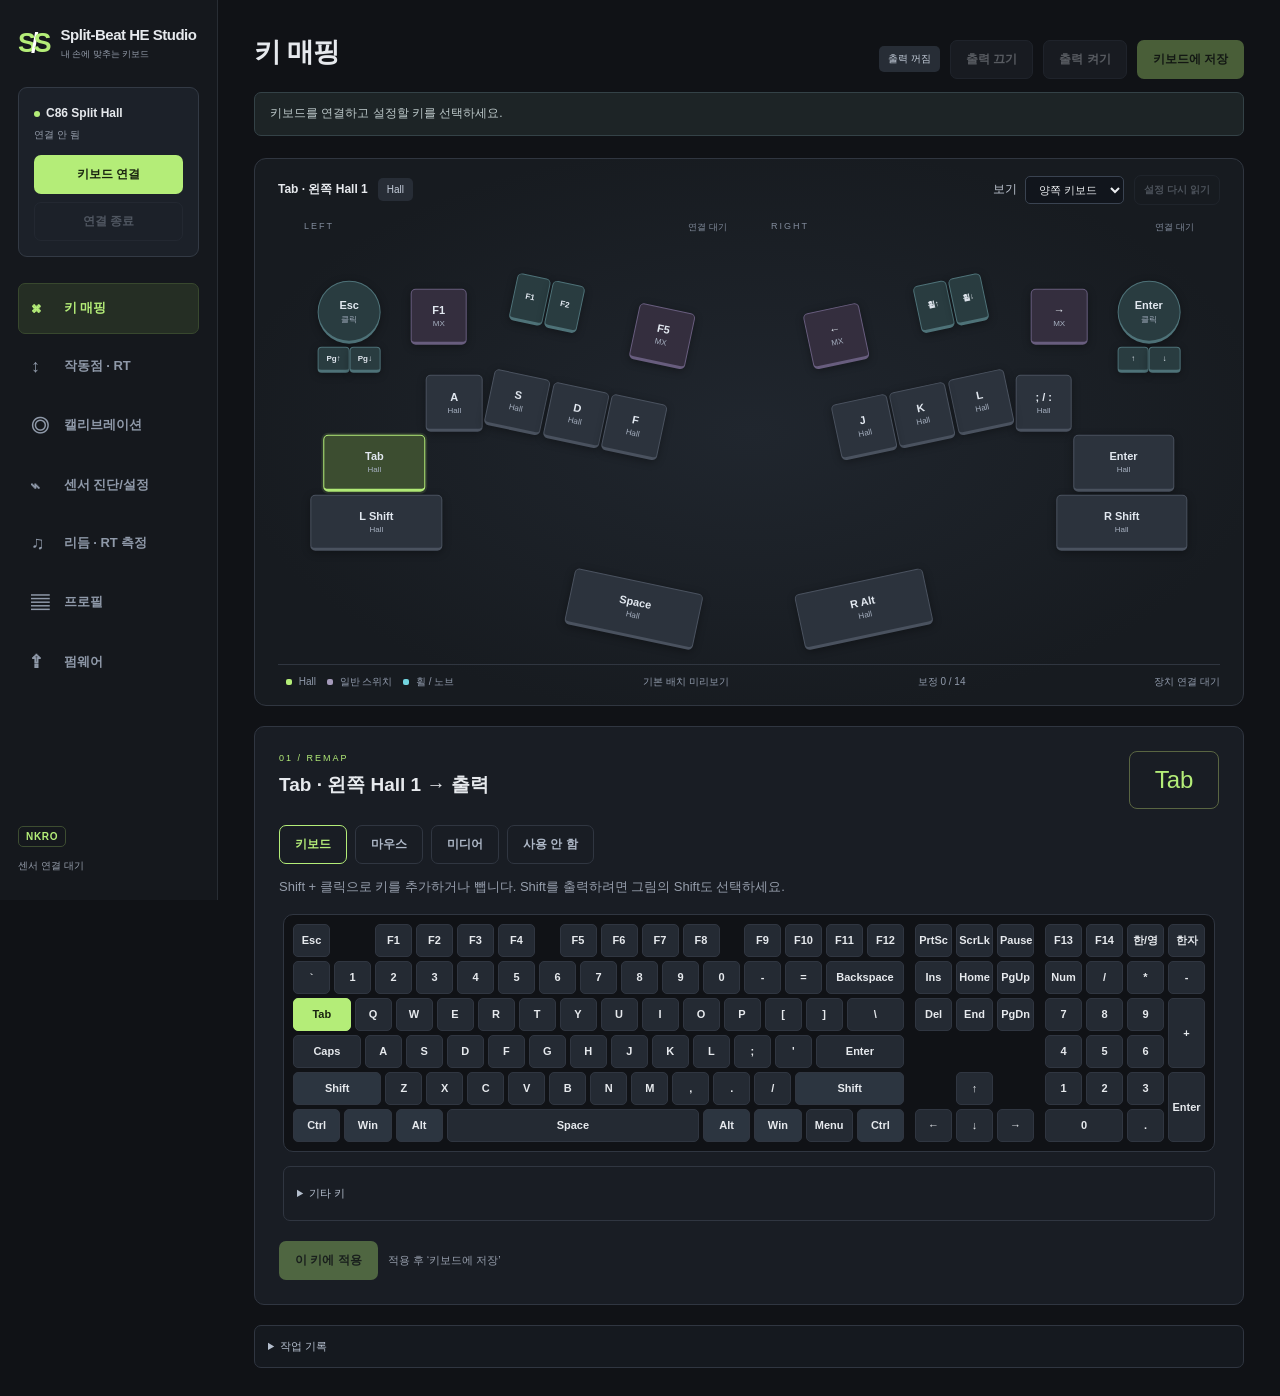
==== commit f326c6c5: "Update firmware from a Studio tab and trim long explanations Firmware update moves from update.html " ====
--- a/web/index.html
+++ b/web/index.html
@@ -5,7 +5,7 @@
     <meta name="viewport" content="width=device-width,initial-scale=1" />
     <meta name="color-scheme" content="dark" />
     <title>Split-Beat HE Studio · 키보드 설정</title>
-    <link rel="stylesheet" href="style.css?v=studio-sensor-lab1" />
+    <link rel="stylesheet" href="style.css?v=studio-firmware-tab1" />
     <link rel="stylesheet" href="rhythm.css?v=studio-note-speed1" />
     <link rel="stylesheet" href="binding-picker.css?v=studio-chords1" />
     <link rel="stylesheet" href="rt-setting-help.css?v=studio-rthelp1" />
@@ -42,10 +42,12 @@
         <button class="nav" data-tab="profiles" aria-selected="false">
           <span>▤</span> 프로필
         </button>
+        <button class="nav" data-tab="firmware" aria-selected="false">
+          <span>⇪</span> 펌웨어
+        </button>
       </nav>
       <div class="sidebar-bottom">
         <strong>NKRO</strong><small id="timing">센서 연결 대기</small>
-        <small><a href="update.html">펌웨어 업데이트</a></small>
       </div>
     </aside>
     <main>
@@ -64,7 +66,7 @@
         키보드를 연결하고 설정할 키를 선택하세요.
       </div>
       <p id="releaseNotice" role="status" hidden>
-        <span id="releaseVersion"></span> · <a href="update.html">좌우 버전 확인·업데이트</a>
+        <span id="releaseVersion"></span> · <button id="openFirmware" type="button" class="link-button">펌웨어 탭에서 업데이트</button>
       </p>
       <section class="keyboard-panel">
         <div class="board-heading">
@@ -201,9 +203,6 @@
               <option value="2">커스텀 (센서 진단/설정에서 그림)</option>
             </select></label>
             <button id="owlabPreset" class="secondary" type="button">Owlab Ti HE · 3.4 mm</button>
-            <details class="curve-help"><summary>다른 축에 사용</summary>
-              <p>같은 곡선을 총 이동거리에 비례해 환산합니다. 공개 OW Ti 표를 바탕으로 한 근사이며, 축·자석·기판에 따른 실제 거리 차이는 남을 수 있습니다. 키별 ADC 보정 끝점은 유지합니다.</p>
-            </details>
           </div>
           <p id="curveCompatibility" class="warning" hidden></p>
           <div class="performance-grid">
@@ -342,7 +341,7 @@
                   <dt>하단 데드존</dt><dd>이 구간의 인식 이동량은 총 스트로크입니다. RT를 켜면 눌림도 유지합니다. 0 mm로 설정하면 사용하지 않습니다.</dd>
                   <dt>총 이동거리</dt><dd>키캡 높이가 아닌 스위치의 전체 스트로크입니다. 브라우저와 내보낸 프로필에 보관합니다.</dd>
                 </dl>
-                <p>mm 값은 키별 보정 끝점·선택한 거리 곡선·총 이동거리를 사용한 추정값입니다. Owlab Ti HE 곡선은 공개 표를 환산한 근사이며, 0.001 mm 입력 간격이 실제 측정 정확도를 뜻하지는 않습니다. 센서 판정은 ADC 1단계(보통 수천분의 몇 mm) 단위로 움직이므로, 그보다 작은 차이는 같은 동작이 될 수 있습니다. 0.001 mm 단위 저장은 펌웨어 v0.3.43부터이며, 이전 펌웨어는 총 이동거리의 1/1000 단위로 반올림합니다.</p>
+                <p>mm 값은 보정 끝점·거리 곡선·총 이동거리로 계산한 추정값입니다. 판정은 ADC 1단계 단위로 움직입니다.</p>
                 <p id="quantization" class="muted"></p>
               </details>
               <div class="form-actions">
@@ -452,10 +451,6 @@
               <button id="cancelCal" class="ghost" disabled>보정 취소</button
               ><span id="calState" role="status">보정 대기</span>
             </div>
-            <p>
-              각 위치에서 안정된 새 센서 샘플 256개를 모읍니다. 보정은 RAM에
-              적용됩니다.
-            </p>
           </div>
           <div class="non-hall-message" hidden>
             개별 보정은 위 그림에서 Hall 키를 선택하세요. 전체 보정은 선택한
@@ -478,7 +473,6 @@
           <label>노이즈 데드밴드 <span class="sensor-help" tabindex="0" role="img" aria-label="센서 데드밴드 도움말" title="입력 판정에 반영할 작은 ADC 변화의 기준입니다. 큰 값은 작은 움직임도 무시할 수 있으며, ADC 그래프의 흔들림 자체가 줄어드는 필터는 아닙니다. 작동점·RT·상하단 데드존과 별개입니다.">ⓘ</span><span class="sensor-number"><input id="noise" type="number" min="0" max="100" step="1" value="5" required /> ADC</span></label>
           <p id="noiseApplied" class="muted">키보드를 연결하세요.</p>
           <button id="applyNoise" type="button" class="secondary" disabled>노이즈 설정 적용</button>
-          <small>적용은 RAM에 반영됩니다. 유지하려면 ‘키보드에 저장’을 누르세요.</small>
         </fieldset>
         <fieldset id="adcTuning" class="sensor-settings-card" hidden>
           <legend>ADC 설정</legend>
@@ -489,8 +483,7 @@
             <select id="adcWindow"><option value="1">Raw</option><option value="2">2</option><option value="4">4</option><option value="6">6</option><option value="8">8</option></select>
           </label>
           <button id="applyAdcTuning" type="button" class="secondary">좌우에 적용</button>
-          <p class="muted">적용 시 키 출력을 끕니다. Raw는 스캔 간 이동평균을 끄며, ADC 2회 평균은 유지됩니다.</p>
-          <small>ADC 설정은 현재 전원에서만 유지됩니다. 전원을 다시 켜면 펌웨어 기본값(0.3.46부터 이동평균 8)으로 돌아갑니다.</small>
+          <small>전원을 다시 켜면 기본값(0.3.46부터 이동평균 8)으로 돌아갑니다.</small>
           <p id="adcTuningResult" role="status"></p>
           <button id="readRightAdc" type="button" class="secondary" hidden>오른쪽 적용값 확인</button>
           <details><summary>키별 적용값 확인</summary><div class="table-scroll">
@@ -502,7 +495,7 @@
         </fieldset>
         <fieldset id="curveEditor" class="sensor-settings-card curve-editor-card hall-only" hidden>
           <legend>ADC → 거리 곡선</legend>
-          <p class="muted">가로축은 선택한 키의 보정 범위(쉼 → 바닥) 안에서 ADC 신호 위치, 세로축은 판정에 쓰는 거리입니다. 그래프 위를 마우스로 끌면 커스텀 곡선을 그리고 ‘커스텀’이 선택됩니다. 깊어질수록 거리가 줄어들지 않도록 자동으로 맞춥니다.</p>
+          <p class="muted">그래프 위를 마우스로 끌면 커스텀 곡선을 그립니다.</p>
           <div class="curve-legend" aria-hidden="true">
             <span><i class="swatch linear"></i>직선</span><span><i class="swatch owlab"></i>Owlab Ti 근사</span><span><i class="swatch draft"></i>커스텀 (편집 중)</span><span><i class="swatch device"></i>키보드의 커스텀</span><span><i class="swatch live"></i>raw ADC</span><span><i class="swatch average"></i>이동평균</span><span><i class="dot decision"></i>판정값(평균·노이즈 제거)</span><span><i class="swatch actuation"></i>작동점</span>
           </div>
@@ -520,7 +513,7 @@
             <button id="curvePresetOwlab" type="button" class="secondary">Owlab Ti 근사</button>
           </div>
           <button id="applyCurve" type="button" class="secondary" disabled>곡선 적용</button>
-          <small>커스텀 곡선은 키보드 전체가 함께 쓰는 하나의 표입니다. 적용하면 표를 바꾸고 범위의 키 곡선을 바꾸며, 키 출력은 설정 쓰기 동안 꺼졌다가 Studio가 다시 켭니다. RAM에 반영되므로 유지하려면 ‘키보드에 저장’을 누르세요.</small>
+          <small>커스텀 곡선은 모든 키가 함께 쓰는 표 하나입니다.</small>
         </fieldset>
         </div>
         <div class="hall-only">
@@ -561,7 +554,7 @@
           <p id="sampleInfo" class="muted">샘플 대기</p>
           <div class="sensor-impact-live">
             <div class="sensor-view-toolbar"><h3>다른 키의 동시 변화</h3><label>비교 범위<select id="impactScope"><option value="same">같은 쪽</option><option value="other">반대쪽</option><option value="all">양쪽 전체</option></select></label></div>
-            <p class="muted">각 키의 관찰 구간 첫 값을 0으로 맞춘 ADC 변화입니다. 아래 이름을 눌러 그래프를 켜고 끌 수 있습니다.</p>
+            <p class="muted">관찰 구간 첫 값 대비 ADC 변화 · 이름을 눌러 켜고 끕니다.</p>
             <canvas id="impactChart" role="img" aria-label="다른 Hall 키의 시간별 ADC 변화"></canvas>
             <div id="impactLegend" class="sensor-impact-legend"></div>
             <p id="impactLiveSummary" class="muted">샘플 대기</p>
@@ -604,8 +597,7 @@
           센서 진단과 노이즈 설정을 보려면 위 그림에서 Hall 키를 선택하세요.
         </div>
         <details>
-          <summary>측정 안내 · 통신 상태</summary>
-          <p>브라우저가 받은 샘플을 집계합니다. 전체 ADC 샘플이나 전 대역 전기 노이즈 측정은 아닙니다. 키 간 동시 변화는 원인이나 인과관계를 확정하지 않습니다. 인식 이동량은 상단 데드존에서 0 mm, 하단 데드존에서 총 스트로크로 표시합니다.</p>
+          <summary>통신 상태</summary>
           <p id="linkStatus">연결 대기</p>
         </details>
       </section>
@@ -701,14 +693,13 @@
         </details>
         <details class="inline-help"><summary>보정값과 측정 해상도</summary>
           <p>+ 보정은 소리보다 늦게, − 보정은 소리보다 먼저 판정되는 것을 목표로 합니다. 개인 제안값에는 오디오 경로·입력 관측·타이밍 습관이 함께 포함됩니다. 리듬게임의 보정값 부호와 크기는 게임마다 다를 수 있습니다.</p>
-          <p>깊이 그래프는 선택한 거리 곡선과 총 스트로크에 따른 mm 추정입니다. 상단 데드존 안은 0 mm, 하단 데드존 안은 총 스트로크로 표시하며 중간 값은 그대로입니다. 눌림·해제는 펌웨어의 실제 RT 상태를 관측합니다. 짧은 변화가 샘플 사이에 발생하면 놓칠 수 있으며, 표시된 관측 구간보다 작은 시간차를 확정할 수 없습니다. 소리 시점은 Web Audio 출력 추정값이며 스피커·헤드폰의 실측 시각은 아닙니다.</p>
-          <p>반복 입력은 각 소리에 누르고 다음 소리까지 간격의 절반 지점에서 놓는 목표를 표시합니다. 유지 테스트는 소리가 이어지는 동안 입력이 유지되는지, 끊기는 시점에 해제되는지 비교합니다. 추천값은 자동으로 키보드에 적용하거나 저장하지 않습니다.</p>
+          <p>눌림·해제는 펌웨어의 RT 상태를 관측하며, 관측 구간보다 짧은 시간차는 확정할 수 없습니다. 소리 시점은 Web Audio 출력 추정값입니다.</p>
         </details>
       </section>
       <section id="profiles" class="workspace" hidden>
         <div class="panel-title">
           <div>
-            <p class="eyebrow">05 / PROFILES</p>
+            <p class="eyebrow">06 / PROFILES</p>
             <h2>설정을 보관하고 불러오기</h2>
           </div>
         </div>
@@ -726,17 +717,52 @@
             hidden
           />
         </div>
+        <p>키보드 저장 세대 <strong id="generation">—</strong></p>
+      </section>
+      <section id="firmware" class="workspace" hidden>
+        <div class="panel-title">
+          <div>
+            <p class="eyebrow">07 / FIRMWARE</p>
+            <h2>좌우 펌웨어 업데이트</h2>
+          </div>
+          <span id="fwReleaseStatus" class="pill">정식 릴리스 확인 중</span>
+        </div>
+        <p class="muted">설정을 키보드에 저장한 뒤 진행하세요. 확인을 누르면 Studio 연결을 잠시 넘겨받습니다.</p>
+        <div class="firmware-grid">
+          <div class="firmware-card">
+            <h3>1. 설치할 펌웨어</h3>
+            <button id="fwReleaseFile" type="button" disabled>정식 릴리스 불러오기</button>
+            <label class="field">또는 좌우 .fw.json 파일<input id="fwFile" type="file" accept=".json,application/json" multiple /></label>
+            <pre id="fwPackage">선택한 파일 없음</pre>
+          </div>
+          <div class="firmware-card">
+            <h3>2. 키보드 확인</h3>
+            <button id="fwInspect" type="button">양쪽 버전 확인</button>
+            <pre id="fwDevice">확인 전</pre>
+          </div>
+        </div>
+        <div class="firmware-card">
+          <h3>3. 기록</h3>
+          <label class="check"><input id="fwReadback" type="checkbox" /> 기록 후 Flash 전체 읽기 대조 (느림)</label>
+          <label class="check"><input id="fwAgree" type="checkbox" /> 설정을 저장했고, 기록 중 USB와 좌우 케이블을 유지합니다.</label>
+          <div class="form-actions">
+            <button id="fwUpdate" type="button" disabled>좌우 업데이트</button
+            ><button id="fwLeave" type="button" class="secondary" disabled>업데이트 모드 종료</button>
+          </div>
+          <progress id="fwProgress" value="0" max="1"></progress>
+          <p id="fwStatus" role="status" aria-live="polite">펌웨어와 키보드를 확인하세요.</p>
+          <p id="fwError" class="warning" role="alert"></p>
+        </div>
         <details class="inline-help">
-          <summary>프로필 도움말</summary>
-          <p>가져오기는 RAM에 적용하며 키 출력을 끕니다. 적용 후 ‘키보드에 저장’을 눌러 주세요. 다른 브라우저에서도 같은 mm 표기를 쓰려면 프로필을 가져오세요.</p>
+          <summary>문제가 있을 때</summary>
+          <p>같은 이미지가 이미 실행 중인 쪽은 건너뜁니다. 기록 중 끊기면 양쪽 전원을 분리했다가 다시 연결하고 같은 파일로 다시 확인하세요. v0.3.0 이전 펌웨어는 양쪽 부팅부를 SWD로 한 번 설치해야 USB 업데이트를 쓸 수 있습니다.</p>
         </details>
-        <p>키보드 저장 세대 <strong id="generation">—</strong></p>
       </section>
       <details class="worklog">
         <summary>작업 기록</summary>
         <pre id="log"></pre>
       </details>
     </main>
-    <script type="module" src="app.mjs?v=studio-fine-travel1"></script>
+    <script type="module" src="app.mjs?v=studio-firmware-tab1"></script>
   </body>
 </html>
--- a/web/style.css
+++ b/web/style.css
@@ -1429,3 +1429,14 @@
 .curve-legend .dot { display:inline-block; width:9px; height:9px; border-radius:50%; }
 .curve-legend .dot.decision { background:#f5f7fa; box-shadow:0 0 0 2px #101216; }
 .curve-live { font-size:12px; line-height:1.6; margin:2px 0 0; font-variant-numeric:tabular-nums; }
+body.firmware-tab .keyboard-panel { display:none; }
+.firmware-grid { display:grid; grid-template-columns:1fr 1fr; gap:16px; margin:16px 0; }
+.firmware-card { border:1px solid var(--line); border-radius:12px; padding:18px; background:#121a22; margin:0 0 16px; min-width:0; }
+.firmware-card h3 { margin:0 0 12px; font-size:14px; }
+.firmware-card .field { display:grid; gap:8px; margin:14px 0; font-size:12px; color:var(--muted); }
+.firmware-card pre { font:12px/1.7 Consolas,monospace; white-space:pre-wrap; overflow-wrap:anywhere; background:#0d1218; border-radius:8px; padding:12px; min-height:52px; margin:12px 0 0; }
+.firmware-card .check { display:flex; gap:10px; align-items:flex-start; font-size:13px; margin:10px 0; }
+.firmware-card progress { width:100%; margin-top:14px; }
+.link-button { background:none; border:0; padding:0; color:var(--accent); font-size:inherit; font-weight:600; text-decoration:underline; }
+@media(max-width:850px) { .firmware-grid { grid-template-columns:1fr; } }
+#fwError:empty { display:none; }
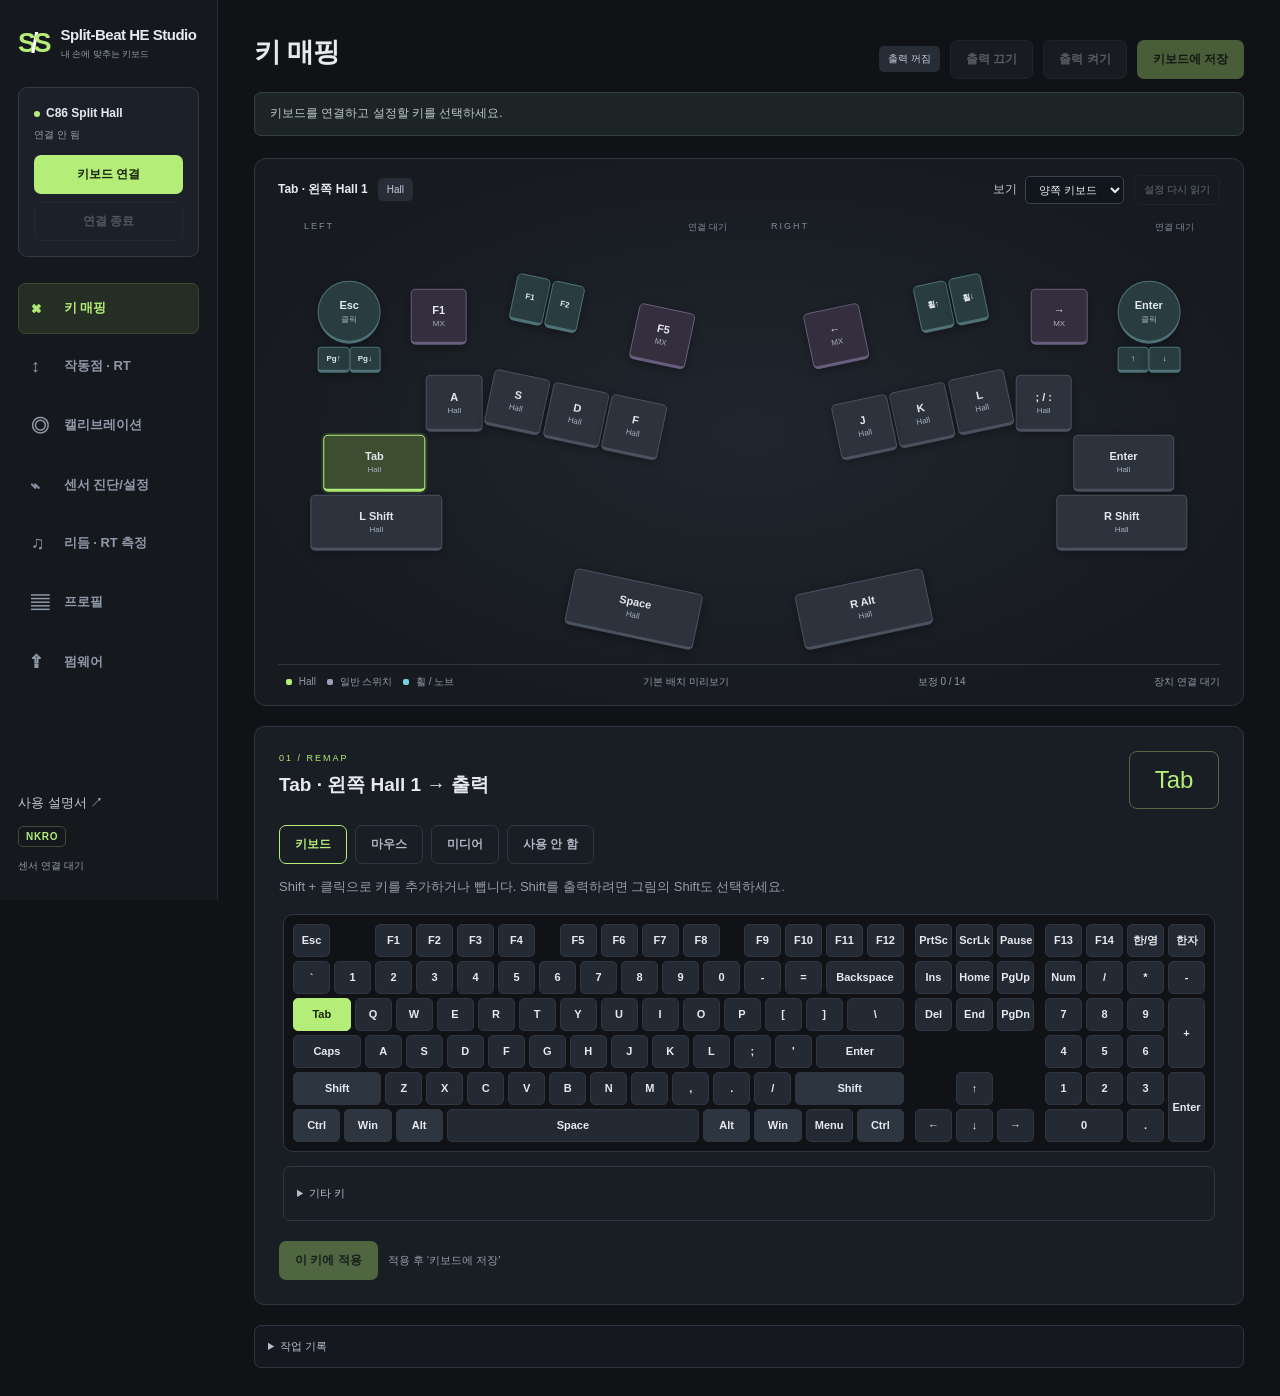
==== commit c4785fbe: "Open calibration first when Hall keys are uncalibrated Connecting a keyboard with any enabled Hall k" ====
--- a/web/index.html
+++ b/web/index.html
@@ -5,7 +5,7 @@
     <meta name="viewport" content="width=device-width,initial-scale=1" />
     <meta name="color-scheme" content="dark" />
     <title>Split-Beat HE Studio · 키보드 설정</title>
-    <link rel="stylesheet" href="style.css?v=studio-firmware-tab1" />
+    <link rel="stylesheet" href="style.css?v=studio-layout1" />
     <link rel="stylesheet" href="rhythm.css?v=studio-note-speed1" />
     <link rel="stylesheet" href="binding-picker.css?v=studio-chords1" />
     <link rel="stylesheet" href="rt-setting-help.css?v=studio-rthelp1" />
@@ -31,7 +31,7 @@
           <span>↕</span> 작동점 · RT
         </button>
         <button class="nav" data-tab="calibration" aria-selected="false">
-          <span>◎</span> 캘리브레이션
+          <span>◎</span> 캘리브레이션<em id="calBadge" class="nav-badge" hidden></em>
         </button>
         <button class="nav" data-tab="diagnostics" aria-selected="false">
           <span>⌁</span> 센서 진단/설정
@@ -47,6 +47,7 @@
         </button>
       </nav>
       <div class="sidebar-bottom">
+        <a class="guide-link" href="https://docs.codekilab.com/" target="_blank" rel="noopener">사용 설명서 ↗</a>
         <strong>NKRO</strong><small id="timing">센서 연결 대기</small>
       </div>
     </aside>
@@ -154,6 +155,11 @@
           </div>
           <p id="mappingHelp" class="mapping-help muted">Shift + 클릭으로 조합을 만들 수 있습니다.</p>
           <div id="bindingPicker" aria-label="출력 선택"></div>
+          <label id="pointerSpeedField" class="pointer-speed" hidden>포인터 속도
+            <input id="pointerSpeed" type="number" min="1" max="4000" step="1" value="800" />
+            <span id="pointerSpeedUnit">px/s</span></label>
+          <div id="pointerAccelField" class="pointer-speed" hidden>빠르게 돌릴 때 가속
+            <span id="pointerAccel" class="pointer-accel" role="group" aria-label="빠르게 돌릴 때 최대 배율"><button type="button" class="ghost" data-accel="0">끔</button><button type="button" class="ghost" data-accel="1">×2</button><button type="button" class="ghost" data-accel="2">×3</button><button type="button" class="ghost" data-accel="4">×5</button><button type="button" class="ghost" data-accel="8">×9</button><button type="button" class="ghost" data-accel="15">×16</button></span></div>
           <p id="mappingFeedback" class="warning" role="status" hidden></p>
           <p id="mappingCompatibility" class="warning" hidden></p>
           <div class="form-actions">
@@ -364,6 +370,10 @@
             <h2>전체 Hall 키를 한 번에 보정</h2>
           </div>
           <span class="pill">일반 키 · 휠 제외</span>
+        </div>
+        <div id="calibrationNeeded" class="cal-needed" role="status" hidden>
+          <strong id="calibrationNeededTitle">보정이 필요한 키가 있습니다</strong>
+          <span id="calibrationNeededKeys"></span>
         </div>
         <p>
           손을 떼고 시작한 뒤, 각 키를 끝까지 눌러 주세요. 누른 키부터 적용할 수 있습니다.
--- a/web/style.css
+++ b/web/style.css
@@ -148,10 +148,53 @@
   background: #252e24;
   border-color: #38482e;
 }
+.nav-badge {
+  display: inline-block;
+  min-width: 18px;
+  margin-left: 8px;
+  padding: 1px 5px;
+  border-radius: 9px;
+  background: #e8c15a;
+  color: #2a2108;
+  font-size: 11px;
+  font-style: normal;
+  font-weight: 700;
+  text-align: center;
+  vertical-align: 1px;
+}
+.cal-needed {
+  display: flex;
+  flex-direction: column;
+  gap: 4px;
+  margin: 0 0 14px;
+  padding: 12px 14px;
+  border: 1px solid #6b5a2a;
+  border-left: 3px solid #e8c15a;
+  border-radius: 8px;
+  background: #2a2617;
+  color: #efe2b8;
+  font-size: 13px;
+}
+.cal-needed strong {
+  color: #f4d675;
+}
+.cal-needed[hidden] {
+  display: none;
+}
 .sidebar-bottom {
   margin-top: auto;
   padding-top: 20px;
   font-size: 11px;
+}
+.guide-link {
+  display: block;
+  margin-bottom: 14px;
+  color: #c3cad5;
+  font-size: 13px;
+  text-decoration: none;
+}
+.guide-link:hover {
+  color: var(--accent);
 }
 .sidebar-bottom strong {
   display: inline-block;
@@ -568,15 +611,14 @@
   gap: 28px;
   margin-top: 20px;
 }
+/* Same quiet row as the board heading: no separate box. */
 .selection-toolbar {
   display: flex;
   align-items: center;
-  gap: 12px;
+  gap: 10px;
   flex-wrap: wrap;
-  padding: 12px 14px;
-  border: 1px solid #3d4e49;
-  border-radius: 8px;
-  background: #202c29;
+  padding: 0;
+  font-size: 12px;
 }
 .selection-toggle {
   display: inline-flex;
@@ -603,9 +645,8 @@
   margin-left: auto;
 }
 .selection-actions button {
-  padding: 6px 10px;
-  font-size: 11px;
-  border-color: #42554d;
+  padding: 7px 9px;
+  font-size: 10px;
 }
 #performanceSelectionHelp {
   flex-basis: 100%;
@@ -613,7 +654,7 @@
   margin: 0;
 }
 .keyboard-panel > .selection-toolbar {
-  margin-top: 14px;
+  margin-top: 10px;
 }
 .travel-visual {
   background: #11161e;
@@ -1252,123 +1293,6 @@
   }
 }
 
-@media (min-width: 761px) and (max-width: 1279px) {
-  body.performance-tab .halves {
-    max-width: 720px;
-  }
-}
-@media (min-width: 1280px) {
-  body.performance-tab .sidebar {
-    width: 180px;
-    padding: 26px 12px;
-  }
-  body.performance-tab main {
-    margin-left: 180px;
-    padding: 28px 24px;
-    display: grid;
-    grid-template-columns: minmax(0, 0.9fr) minmax(0, 1.1fr);
-    gap: 0 20px;
-    align-items: start;
-  }
-  body.performance-tab main > header,
-  body.performance-tab #notice,
-  body.performance-tab .worklog {
-    grid-column: 1 / -1;
-  }
-  body.performance-tab .keyboard-panel {
-    grid-column: 1;
-    grid-row: 3;
-    min-width: 0;
-    padding: 16px;
-    margin-bottom: 20px;
-  }
-  body.performance-tab #performance {
-    grid-column: 2;
-    grid-row: 3;
-    min-width: 0;
-    padding: 20px;
-  }
-  body.performance-tab .halves {
-    gap: 16px;
-  }
-  body.performance-tab .keyboard {
-    max-height: none;
-  }
-  body.performance-tab .key {
-    padding: 2px;
-  }
-  body.performance-tab .key .name {
-    font-size: 10px;
-  }
-  body.performance-tab .key .travel {
-    display: none;
-  }
-  body.performance-tab .selection-toolbar {
-    gap: 10px;
-    padding: 10px;
-  }
-  body.performance-tab .selection-actions {
-    margin-left: 0;
-    flex-basis: 100%;
-  }
-  body.performance-tab .selection-actions button {
-    flex: 1;
-    padding: 6px;
-  }
-  body.performance-tab .board-footer {
-    gap: 10px;
-  }
-  body.performance-tab .travel-setup {
-    gap: 10px;
-    padding: 8px 0 14px;
-  }
-  body.performance-tab .travel-setup label {
-    width: calc(50% - 5px);
-  }
-  body.performance-tab .travel-setup button {
-    margin: 0;
-    padding: 8px 10px;
-    font-size: 11px;
-  }
-  body.performance-tab .performance-grid {
-    grid-template-columns: 72px minmax(0, 1fr);
-    gap: 16px;
-    margin-top: 16px;
-  }
-  body.performance-tab .travel-visual {
-    padding: 16px 8px;
-    gap: 8px;
-  }
-  body.performance-tab .travel-track {
-    width: 28px;
-    height: 200px;
-  }
-  body.performance-tab #actuationLine {
-    width: 44px;
-  }
-  body.performance-tab .travel-visual strong {
-    font-size: 14px;
-  }
-  body.performance-tab .travel-visual small {
-    display: none;
-  }
-  body.performance-tab .fields {
-    gap: 12px;
-    margin-top: 14px;
-  }
-  body.performance-tab .fields > label {
-    padding: 10px;
-  }
-  body.performance-tab .range-pair {
-    gap: 5px;
-    margin-top: 10px;
-  }
-  body.performance-tab .range-pair input[type="number"] {
-    width: 62px;
-    font-size: 12px;
-    padding: 8px 5px;
-  }
-}
 /* Sensor controls stay together; observation never applies configuration. */
 .sensor-settings-grid { display:grid; grid-template-columns:1fr 1.2fr; gap:20px; margin:20px 0 30px; align-items:start; }
 .sensor-settings-card { min-width:0; margin:0; border:1px solid var(--line); border-radius:12px; padding:20px; background:#121a22; }
--- a/web/binding-picker.css
+++ b/web/binding-picker.css
@@ -175,3 +175,10 @@
     min-block-size: 255px;
   }
 }
+
+.binding-picker-pointer { margin-top: 8px; }
+.pointer-speed { display:flex; align-items:center; gap:8px; margin:10px 0 0; font-size:12px; color:var(--muted); }
+.pointer-speed input { width:96px; }
+.pointer-accel { display:inline-flex; gap:4px; flex-wrap:wrap; }
+.pointer-accel button { padding:5px 9px; font-size:11px; }
+.pointer-accel button[aria-pressed="true"] { border-color:var(--accent); color:var(--accent); }
